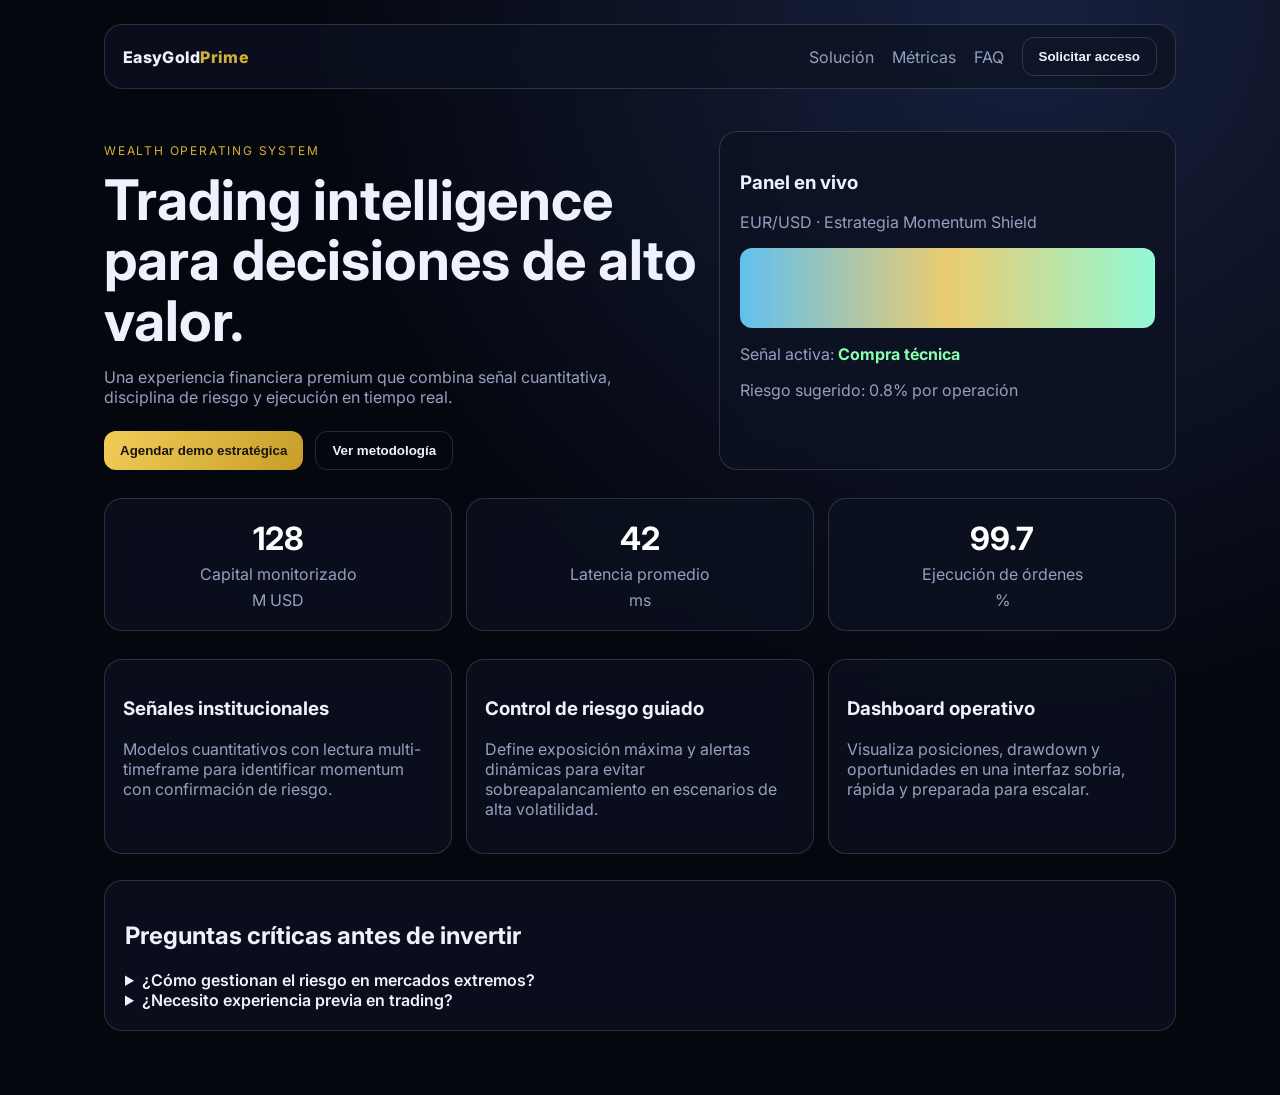
==== index.html @ 948e5f10 "Build interactive JS homepage with premium trading UI" ====
<!doctype html>
<html lang="es">
  <head>
    <meta charset="UTF-8" />
    <meta name="viewport" content="width=device-width, initial-scale=1.0" />
    <title>EasyGold — Wealth Intelligence</title>
    <link rel="preconnect" href="https://fonts.googleapis.com" />
    <link rel="preconnect" href="https://fonts.gstatic.com" crossorigin />
    <link href="https://fonts.googleapis.com/css2?family=Inter:wght@400;500;600;700;800&display=swap" rel="stylesheet" />
    <link rel="stylesheet" href="styles.css" />
  </head>
  <body>
    <div id="app"></div>
    <script type="module" src="main.js"></script>
  </body>
</html>
---- styles.css ----
:root {
  --bg: #05070f;
  --surface: rgba(13, 18, 34, 0.72);
  --stroke: rgba(255, 255, 255, 0.14);
  --text: #eef2ff;
  --muted: #95a0c0;
  --accent: #d4af37;
}

* { box-sizing: border-box; }
body {
  margin: 0;
  font-family: 'Inter', sans-serif;
  color: var(--text);
  background: radial-gradient(circle at 80% 0%, #17213f, var(--bg) 48%);
  min-height: 100vh;
}

#app { max-width: 1120px; margin: 0 auto; padding: 24px; }

.glass {
  background: var(--surface);
  border: 1px solid var(--stroke);
  backdrop-filter: blur(12px);
  border-radius: 18px;
}

.topbar {
  display: flex;
  justify-content: space-between;
  align-items: center;
  padding: 12px 18px;
  position: sticky;
  top: 8px;
}

.logo { font-weight: 800; letter-spacing: 0.3px; }
.logo span { color: var(--accent); }
nav { display: flex; gap: 18px; align-items: center; }
a { color: var(--muted); text-decoration: none; }

.hero {
  margin-top: 42px;
  display: grid;
  grid-template-columns: 1.3fr 1fr;
  gap: 22px;
}
.kicker { color: var(--accent); font-size: 12px; letter-spacing: 1.8px; }
h1 { font-size: clamp(2rem, 4.8vw, 3.5rem); margin: 8px 0 14px; line-height: 1.08; }
.subtitle { color: var(--muted); max-width: 52ch; }
.hero-cta { display: flex; gap: 12px; margin-top: 24px; }

button {
  border: 0;
  cursor: pointer;
  border-radius: 12px;
  padding: 11px 16px;
  font-weight: 600;
}
.primary { background: linear-gradient(120deg, #f2cc59, #c79d28); color: #1a1610; }
.ghost, .link { background: transparent; border: 1px solid var(--stroke); color: var(--text); }

.hero-panel { padding: 20px; transform-style: preserve-3d; transition: transform 220ms ease-out; }
.hero-panel p { color: var(--muted); }
.line {
  height: 80px;
  margin: 16px 0;
  border-radius: 12px;
  background: linear-gradient(90deg, #4ec4ff, #f2cc59, #7fffd4);
  filter: saturate(0.8);
}
.signal strong { color: #89ffad; }

.metrics {
  margin: 28px 0;
  display: grid;
  grid-template-columns: repeat(3, 1fr);
  gap: 14px;
}
.metric { padding: 20px; text-align: center; }
.metric-value { font-size: 2rem; margin: 0; font-weight: 700; color: #fff; }
.metric-label, .metric-suffix { margin: 6px 0 0; color: var(--muted); }

.features {
  display: grid;
  grid-template-columns: repeat(3, 1fr);
  gap: 14px;
}
.card { padding: 18px; transition: transform 200ms ease, border-color 200ms ease; }
.card:hover { transform: translateY(-4px); border-color: #f2cc59a0; }
.card p { color: var(--muted); }

.faq { margin: 26px 0 40px; padding: 20px; }
summary { cursor: pointer; font-weight: 600; }
details p { color: var(--muted); }

dialog {
  max-width: 420px;
  width: calc(100% - 24px);
  color: var(--text);
  padding: 20px;
}
dialog::backdrop { background: rgba(2, 4, 10, 0.72); }
input {
  width: 100%;
  margin: 10px 0 14px;
  background: #0f1427;
  border: 1px solid var(--stroke);
  border-radius: 10px;
  color: var(--text);
  padding: 10px;
}
menu { display: flex; justify-content: flex-end; gap: 10px; padding: 0; }

@media (max-width: 900px) {
  .hero, .features, .metrics { grid-template-columns: 1fr; }
}
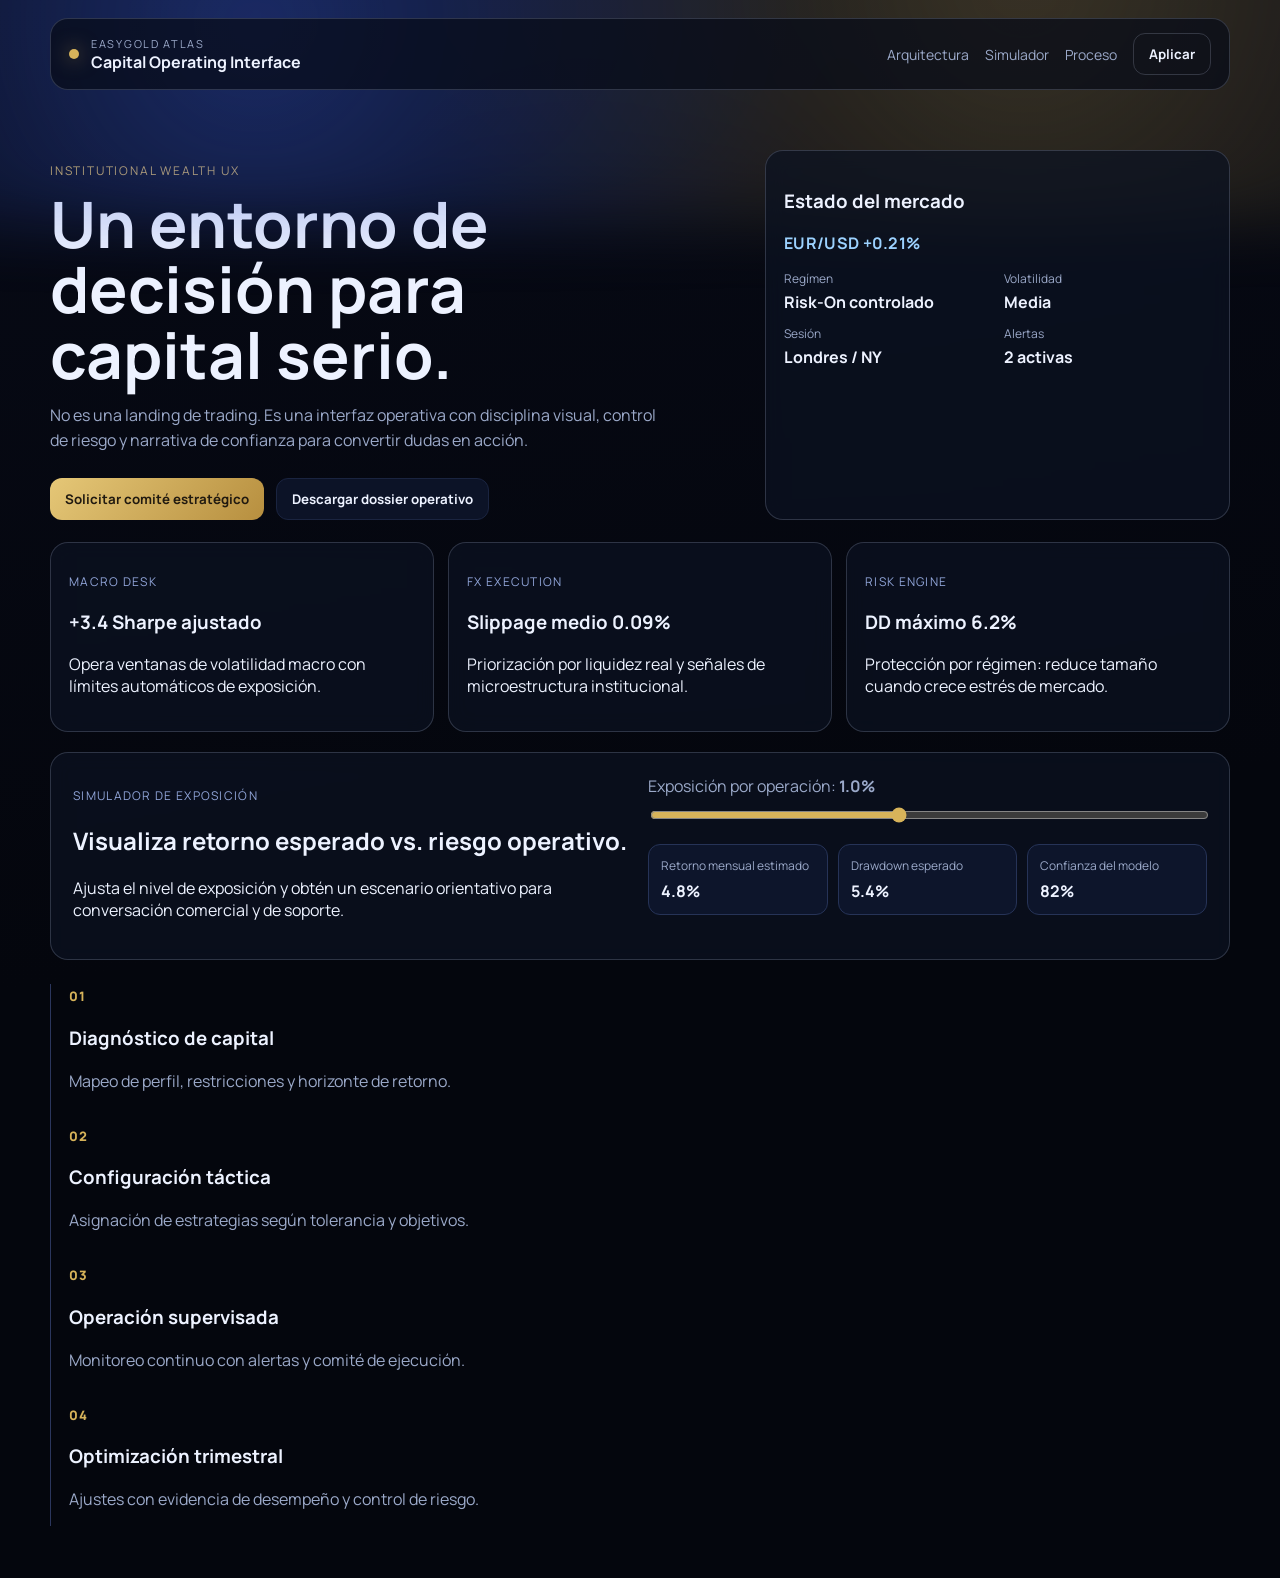
==== commit 9f37c6a4: "Redesign homepage into new interactive Atlas experience" ====
--- a/index.html
+++ b/index.html
@@ -3,13 +3,14 @@
   <head>
     <meta charset="UTF-8" />
     <meta name="viewport" content="width=device-width, initial-scale=1.0" />
-    <title>EasyGold — Wealth Intelligence</title>
+    <title>EasyGold Atlas — Capital Operating Interface</title>
     <link rel="preconnect" href="https://fonts.googleapis.com" />
     <link rel="preconnect" href="https://fonts.gstatic.com" crossorigin />
-    <link href="https://fonts.googleapis.com/css2?family=Inter:wght@400;500;600;700;800&display=swap" rel="stylesheet" />
+    <link href="https://fonts.googleapis.com/css2?family=Manrope:wght@400;500;600;700;800&display=swap" rel="stylesheet" />
     <link rel="stylesheet" href="styles.css" />
   </head>
   <body>
+    <div class="aurora" aria-hidden="true"></div>
     <div id="app"></div>
     <script type="module" src="main.js"></script>
   </body>
--- a/styles.css
+++ b/styles.css
@@ -1,117 +1,158 @@
 :root {
-  --bg: #05070f;
-  --surface: rgba(13, 18, 34, 0.72);
-  --stroke: rgba(255, 255, 255, 0.14);
-  --text: #eef2ff;
-  --muted: #95a0c0;
-  --accent: #d4af37;
+  --bg: #060810;
+  --bg-soft: #0f1426;
+  --panel: rgba(12, 18, 34, 0.72);
+  --stroke: rgba(210, 221, 255, 0.18);
+  --text: #edf2ff;
+  --muted: #9ba9c9;
+  --gold: #d7b35a;
 }
 
 * { box-sizing: border-box; }
+html, body { margin: 0; }
 body {
-  margin: 0;
-  font-family: 'Inter', sans-serif;
+  font-family: 'Manrope', sans-serif;
+  background: linear-gradient(170deg, #070a16, #04060d 55%);
   color: var(--text);
-  background: radial-gradient(circle at 80% 0%, #17213f, var(--bg) 48%);
   min-height: 100vh;
 }
 
-#app { max-width: 1120px; margin: 0 auto; padding: 24px; }
-
-.glass {
-  background: var(--surface);
-  border: 1px solid var(--stroke);
-  backdrop-filter: blur(12px);
-  border-radius: 18px;
+.aurora {
+  position: fixed;
+  inset: -20vh -10vw auto;
+  height: 45vh;
+  background: radial-gradient(circle at 25% 50%, #3557cf70, transparent 48%), radial-gradient(circle at 75% 40%, #d7b35a3f, transparent 52%);
+  filter: blur(32px);
+  pointer-events: none;
 }
 
-.topbar {
+.shell { width: min(1180px, calc(100% - 40px)); margin: 0 auto; }
+.header {
+  margin-top: 18px;
+  padding: 14px 18px;
+  border: 1px solid var(--stroke);
+  border-radius: 18px;
+  background: rgba(8, 12, 24, 0.72);
   display: flex;
   justify-content: space-between;
   align-items: center;
-  padding: 12px 18px;
   position: sticky;
-  top: 8px;
+  top: 12px;
+  z-index: 2;
 }
+.brand { display: flex; gap: 12px; align-items: center; }
+.brand-dot { width: 10px; height: 10px; background: var(--gold); border-radius: 50%; box-shadow: 0 0 20px #d7b35aa8; }
+.overline { margin: 0; color: var(--muted); font-size: 11px; letter-spacing: 1.7px; }
 
-.logo { font-weight: 800; letter-spacing: 0.3px; }
-.logo span { color: var(--accent); }
-nav { display: flex; gap: 18px; align-items: center; }
-a { color: var(--muted); text-decoration: none; }
+nav { display: flex; gap: 16px; align-items: center; }
+nav a { color: var(--muted); text-decoration: none; font-size: 14px; }
 
 .hero {
-  margin-top: 42px;
+  margin-top: 60px;
   display: grid;
-  grid-template-columns: 1.3fr 1fr;
-  gap: 22px;
+  grid-template-columns: 1.2fr 0.8fr;
+  gap: 18px;
 }
-.kicker { color: var(--accent); font-size: 12px; letter-spacing: 1.8px; }
-h1 { font-size: clamp(2rem, 4.8vw, 3.5rem); margin: 8px 0 14px; line-height: 1.08; }
-.subtitle { color: var(--muted); max-width: 52ch; }
-.hero-cta { display: flex; gap: 12px; margin-top: 24px; }
+.eyebrow { color: var(--gold); font-size: 12px; letter-spacing: 1.8px; }
+h1 { font-size: clamp(2.1rem, 5vw, 4rem); line-height: 1.02; margin: 6px 0 16px; max-width: 12ch; }
+.lead { color: var(--muted); max-width: 62ch; line-height: 1.6; }
+.hero-actions { margin-top: 24px; display: flex; gap: 12px; flex-wrap: wrap; }
 
-button {
-  border: 0;
+.panel {
+  background: var(--panel);
+  border: 1px solid var(--stroke);
+  border-radius: 18px;
+  backdrop-filter: blur(10px);
+}
+.terminal { padding: 18px; }
+.ticker {
+  margin: 10px 0 14px;
+  font-weight: 700;
+  letter-spacing: 0.3px;
+  color: #9cd2ff;
+  min-height: 24px;
+}
+.terminal-grid {
+  display: grid;
+  grid-template-columns: repeat(2, 1fr);
+  gap: 12px;
+}
+.terminal-grid span { color: var(--muted); font-size: 12px; display: block; margin-bottom: 4px; }
+
+.btn {
+  border-radius: 12px;
+  border: none;
+  padding: 11px 15px;
+  font-weight: 700;
+  font-family: inherit;
   cursor: pointer;
-  border-radius: 12px;
-  padding: 11px 16px;
-  font-weight: 600;
 }
-.primary { background: linear-gradient(120deg, #f2cc59, #c79d28); color: #1a1610; }
-.ghost, .link { background: transparent; border: 1px solid var(--stroke); color: var(--text); }
+.btn-gold { background: linear-gradient(130deg, #e5c777, #b78f3f); color: #211a10; }
+.btn-outline { background: transparent; border: 1px solid var(--stroke); color: var(--text); }
+.btn-ghost { background: #0c1327; color: var(--text); border: 1px solid #1a2440; }
 
-.hero-panel { padding: 20px; transform-style: preserve-3d; transition: transform 220ms ease-out; }
-.hero-panel p { color: var(--muted); }
-.line {
-  height: 80px;
-  margin: 16px 0;
-  border-radius: 12px;
-  background: linear-gradient(90deg, #4ec4ff, #f2cc59, #7fffd4);
-  filter: saturate(0.8);
-}
-.signal strong { color: #89ffad; }
-
-.metrics {
-  margin: 28px 0;
+.desks {
+  margin-top: 22px;
   display: grid;
   grid-template-columns: repeat(3, 1fr);
   gap: 14px;
 }
-.metric { padding: 20px; text-align: center; }
-.metric-value { font-size: 2rem; margin: 0; font-weight: 700; color: #fff; }
-.metric-label, .metric-suffix { margin: 6px 0 0; color: var(--muted); }
+.desk-card { padding: 18px; opacity: 0; transform: translateY(16px); transition: 400ms ease; }
+.desk-card.on { opacity: 1; transform: translateY(0); }
+.tag { color: #91a5d9; font-size: 12px; letter-spacing: 1.3px; text-transform: uppercase; }
 
-.features {
+.simulator {
+  margin-top: 20px;
+  padding: 22px;
+  display: grid;
+  grid-template-columns: 1fr 1fr;
+  gap: 16px;
+  opacity: 0;
+  transform: translateY(16px);
+  transition: 450ms ease;
+}
+.simulator.on { opacity: 1; transform: translateY(0); }
+.sim-inputs label { display: block; margin-bottom: 8px; color: var(--muted); }
+input[type='range'] { width: 100%; accent-color: var(--gold); }
+.result-grid {
+  margin-top: 16px;
   display: grid;
   grid-template-columns: repeat(3, 1fr);
-  gap: 14px;
+  gap: 10px;
 }
-.card { padding: 18px; transition: transform 200ms ease, border-color 200ms ease; }
-.card:hover { transform: translateY(-4px); border-color: #f2cc59a0; }
-.card p { color: var(--muted); }
+.result-grid div { background: #0d152b; border: 1px solid #263357; border-radius: 12px; padding: 12px; }
+.result-grid span { font-size: 12px; color: var(--muted); display: block; margin-bottom: 6px; }
 
-.faq { margin: 26px 0 40px; padding: 20px; }
-summary { cursor: pointer; font-weight: 600; }
-details p { color: var(--muted); }
+.process {
+  margin: 24px 0 52px;
+  border-left: 1px solid #2b365d;
+  padding-left: 18px;
+  display: grid;
+  gap: 16px;
+}
+.step { opacity: 0; transform: translateX(-14px); transition: 380ms ease; }
+.step.on { opacity: 1; transform: translateX(0); }
+.step span { color: var(--gold); font-weight: 800; font-size: 13px; letter-spacing: 1.2px; }
+.step p { color: var(--muted); }
 
 dialog {
-  max-width: 420px;
-  width: calc(100% - 24px);
+  width: min(460px, calc(100% - 24px));
+  padding: 20px;
   color: var(--text);
-  padding: 20px;
 }
-dialog::backdrop { background: rgba(2, 4, 10, 0.72); }
-input {
+dialog::backdrop { background: rgba(2, 5, 10, 0.76); }
+.dialog-form { display: grid; gap: 10px; }
+.dialog-form input {
   width: 100%;
-  margin: 10px 0 14px;
-  background: #0f1427;
-  border: 1px solid var(--stroke);
+  border: 1px solid #263357;
   border-radius: 10px;
+  background: #0a1022;
   color: var(--text);
-  padding: 10px;
+  padding: 11px;
 }
-menu { display: flex; justify-content: flex-end; gap: 10px; padding: 0; }
+menu { display: flex; justify-content: flex-end; gap: 10px; padding: 0; margin: 4px 0 0; }
 
-@media (max-width: 900px) {
-  .hero, .features, .metrics { grid-template-columns: 1fr; }
+@media (max-width: 960px) {
+  .hero, .simulator, .desks, .result-grid { grid-template-columns: 1fr; }
+  nav a { display: none; }
 }
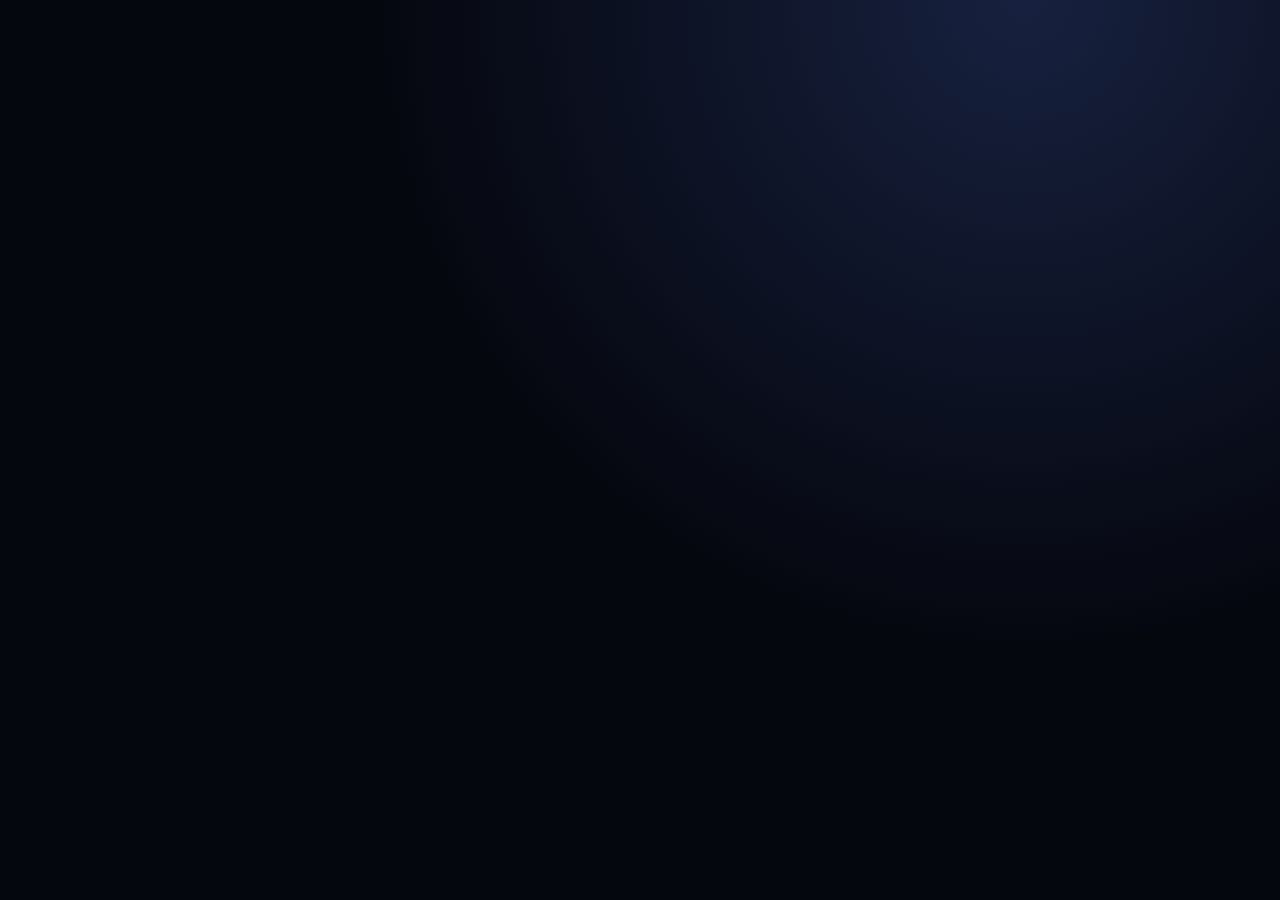
==== commit 2763869b: "Merge branch 'main' into codex/evaluate-and-enhance-web-project-concept-mbqfj5" ====
--- a/index.html
+++ b/index.html
@@ -3,14 +3,13 @@
   <head>
     <meta charset="UTF-8" />
     <meta name="viewport" content="width=device-width, initial-scale=1.0" />
-    <title>EasyGold Atlas — Capital Operating Interface</title>
+    <title>EasyGold — Wealth Intelligence</title>
     <link rel="preconnect" href="https://fonts.googleapis.com" />
     <link rel="preconnect" href="https://fonts.gstatic.com" crossorigin />
-    <link href="https://fonts.googleapis.com/css2?family=Manrope:wght@400;500;600;700;800&display=swap" rel="stylesheet" />
+    <link href="https://fonts.googleapis.com/css2?family=Inter:wght@400;500;600;700;800&display=swap" rel="stylesheet" />
     <link rel="stylesheet" href="styles.css" />
   </head>
   <body>
-    <div class="aurora" aria-hidden="true"></div>
     <div id="app"></div>
     <script type="module" src="main.js"></script>
   </body>
--- a/styles.css
+++ b/styles.css
@@ -1,158 +1,117 @@
 :root {
-  --bg: #060810;
-  --bg-soft: #0f1426;
-  --panel: rgba(12, 18, 34, 0.72);
-  --stroke: rgba(210, 221, 255, 0.18);
-  --text: #edf2ff;
-  --muted: #9ba9c9;
-  --gold: #d7b35a;
+  --bg: #05070f;
+  --surface: rgba(13, 18, 34, 0.72);
+  --stroke: rgba(255, 255, 255, 0.14);
+  --text: #eef2ff;
+  --muted: #95a0c0;
+  --accent: #d4af37;
 }
 
 * { box-sizing: border-box; }
-html, body { margin: 0; }
 body {
-  font-family: 'Manrope', sans-serif;
-  background: linear-gradient(170deg, #070a16, #04060d 55%);
+  margin: 0;
+  font-family: 'Inter', sans-serif;
   color: var(--text);
+  background: radial-gradient(circle at 80% 0%, #17213f, var(--bg) 48%);
   min-height: 100vh;
 }
 
-.aurora {
-  position: fixed;
-  inset: -20vh -10vw auto;
-  height: 45vh;
-  background: radial-gradient(circle at 25% 50%, #3557cf70, transparent 48%), radial-gradient(circle at 75% 40%, #d7b35a3f, transparent 52%);
-  filter: blur(32px);
-  pointer-events: none;
+#app { max-width: 1120px; margin: 0 auto; padding: 24px; }
+
+.glass {
+  background: var(--surface);
+  border: 1px solid var(--stroke);
+  backdrop-filter: blur(12px);
+  border-radius: 18px;
 }
 
-.shell { width: min(1180px, calc(100% - 40px)); margin: 0 auto; }
-.header {
-  margin-top: 18px;
-  padding: 14px 18px;
-  border: 1px solid var(--stroke);
-  border-radius: 18px;
-  background: rgba(8, 12, 24, 0.72);
+.topbar {
   display: flex;
   justify-content: space-between;
   align-items: center;
+  padding: 12px 18px;
   position: sticky;
-  top: 12px;
-  z-index: 2;
+  top: 8px;
 }
-.brand { display: flex; gap: 12px; align-items: center; }
-.brand-dot { width: 10px; height: 10px; background: var(--gold); border-radius: 50%; box-shadow: 0 0 20px #d7b35aa8; }
-.overline { margin: 0; color: var(--muted); font-size: 11px; letter-spacing: 1.7px; }
 
-nav { display: flex; gap: 16px; align-items: center; }
-nav a { color: var(--muted); text-decoration: none; font-size: 14px; }
+.logo { font-weight: 800; letter-spacing: 0.3px; }
+.logo span { color: var(--accent); }
+nav { display: flex; gap: 18px; align-items: center; }
+a { color: var(--muted); text-decoration: none; }
 
 .hero {
-  margin-top: 60px;
+  margin-top: 42px;
   display: grid;
-  grid-template-columns: 1.2fr 0.8fr;
-  gap: 18px;
+  grid-template-columns: 1.3fr 1fr;
+  gap: 22px;
 }
-.eyebrow { color: var(--gold); font-size: 12px; letter-spacing: 1.8px; }
-h1 { font-size: clamp(2.1rem, 5vw, 4rem); line-height: 1.02; margin: 6px 0 16px; max-width: 12ch; }
-.lead { color: var(--muted); max-width: 62ch; line-height: 1.6; }
-.hero-actions { margin-top: 24px; display: flex; gap: 12px; flex-wrap: wrap; }
+.kicker { color: var(--accent); font-size: 12px; letter-spacing: 1.8px; }
+h1 { font-size: clamp(2rem, 4.8vw, 3.5rem); margin: 8px 0 14px; line-height: 1.08; }
+.subtitle { color: var(--muted); max-width: 52ch; }
+.hero-cta { display: flex; gap: 12px; margin-top: 24px; }
 
-.panel {
-  background: var(--panel);
-  border: 1px solid var(--stroke);
-  border-radius: 18px;
-  backdrop-filter: blur(10px);
+button {
+  border: 0;
+  cursor: pointer;
+  border-radius: 12px;
+  padding: 11px 16px;
+  font-weight: 600;
 }
-.terminal { padding: 18px; }
-.ticker {
-  margin: 10px 0 14px;
-  font-weight: 700;
-  letter-spacing: 0.3px;
-  color: #9cd2ff;
-  min-height: 24px;
+.primary { background: linear-gradient(120deg, #f2cc59, #c79d28); color: #1a1610; }
+.ghost, .link { background: transparent; border: 1px solid var(--stroke); color: var(--text); }
+
+.hero-panel { padding: 20px; transform-style: preserve-3d; transition: transform 220ms ease-out; }
+.hero-panel p { color: var(--muted); }
+.line {
+  height: 80px;
+  margin: 16px 0;
+  border-radius: 12px;
+  background: linear-gradient(90deg, #4ec4ff, #f2cc59, #7fffd4);
+  filter: saturate(0.8);
 }
-.terminal-grid {
-  display: grid;
-  grid-template-columns: repeat(2, 1fr);
-  gap: 12px;
-}
-.terminal-grid span { color: var(--muted); font-size: 12px; display: block; margin-bottom: 4px; }
+.signal strong { color: #89ffad; }
 
-.btn {
-  border-radius: 12px;
-  border: none;
-  padding: 11px 15px;
-  font-weight: 700;
-  font-family: inherit;
-  cursor: pointer;
-}
-.btn-gold { background: linear-gradient(130deg, #e5c777, #b78f3f); color: #211a10; }
-.btn-outline { background: transparent; border: 1px solid var(--stroke); color: var(--text); }
-.btn-ghost { background: #0c1327; color: var(--text); border: 1px solid #1a2440; }
-
-.desks {
-  margin-top: 22px;
+.metrics {
+  margin: 28px 0;
   display: grid;
   grid-template-columns: repeat(3, 1fr);
   gap: 14px;
 }
-.desk-card { padding: 18px; opacity: 0; transform: translateY(16px); transition: 400ms ease; }
-.desk-card.on { opacity: 1; transform: translateY(0); }
-.tag { color: #91a5d9; font-size: 12px; letter-spacing: 1.3px; text-transform: uppercase; }
+.metric { padding: 20px; text-align: center; }
+.metric-value { font-size: 2rem; margin: 0; font-weight: 700; color: #fff; }
+.metric-label, .metric-suffix { margin: 6px 0 0; color: var(--muted); }
 
-.simulator {
-  margin-top: 20px;
-  padding: 22px;
-  display: grid;
-  grid-template-columns: 1fr 1fr;
-  gap: 16px;
-  opacity: 0;
-  transform: translateY(16px);
-  transition: 450ms ease;
-}
-.simulator.on { opacity: 1; transform: translateY(0); }
-.sim-inputs label { display: block; margin-bottom: 8px; color: var(--muted); }
-input[type='range'] { width: 100%; accent-color: var(--gold); }
-.result-grid {
-  margin-top: 16px;
+.features {
   display: grid;
   grid-template-columns: repeat(3, 1fr);
-  gap: 10px;
+  gap: 14px;
 }
-.result-grid div { background: #0d152b; border: 1px solid #263357; border-radius: 12px; padding: 12px; }
-.result-grid span { font-size: 12px; color: var(--muted); display: block; margin-bottom: 6px; }
+.card { padding: 18px; transition: transform 200ms ease, border-color 200ms ease; }
+.card:hover { transform: translateY(-4px); border-color: #f2cc59a0; }
+.card p { color: var(--muted); }
 
-.process {
-  margin: 24px 0 52px;
-  border-left: 1px solid #2b365d;
-  padding-left: 18px;
-  display: grid;
-  gap: 16px;
-}
-.step { opacity: 0; transform: translateX(-14px); transition: 380ms ease; }
-.step.on { opacity: 1; transform: translateX(0); }
-.step span { color: var(--gold); font-weight: 800; font-size: 13px; letter-spacing: 1.2px; }
-.step p { color: var(--muted); }
+.faq { margin: 26px 0 40px; padding: 20px; }
+summary { cursor: pointer; font-weight: 600; }
+details p { color: var(--muted); }
 
 dialog {
-  width: min(460px, calc(100% - 24px));
+  max-width: 420px;
+  width: calc(100% - 24px);
+  color: var(--text);
   padding: 20px;
+}
+dialog::backdrop { background: rgba(2, 4, 10, 0.72); }
+input {
+  width: 100%;
+  margin: 10px 0 14px;
+  background: #0f1427;
+  border: 1px solid var(--stroke);
+  border-radius: 10px;
   color: var(--text);
+  padding: 10px;
 }
-dialog::backdrop { background: rgba(2, 5, 10, 0.76); }
-.dialog-form { display: grid; gap: 10px; }
-.dialog-form input {
-  width: 100%;
-  border: 1px solid #263357;
-  border-radius: 10px;
-  background: #0a1022;
-  color: var(--text);
-  padding: 11px;
+menu { display: flex; justify-content: flex-end; gap: 10px; padding: 0; }
+
+@media (max-width: 900px) {
+  .hero, .features, .metrics { grid-template-columns: 1fr; }
 }
-menu { display: flex; justify-content: flex-end; gap: 10px; padding: 0; margin: 4px 0 0; }
-
-@media (max-width: 960px) {
-  .hero, .simulator, .desks, .result-grid { grid-template-columns: 1fr; }
-  nav a { display: none; }
-}
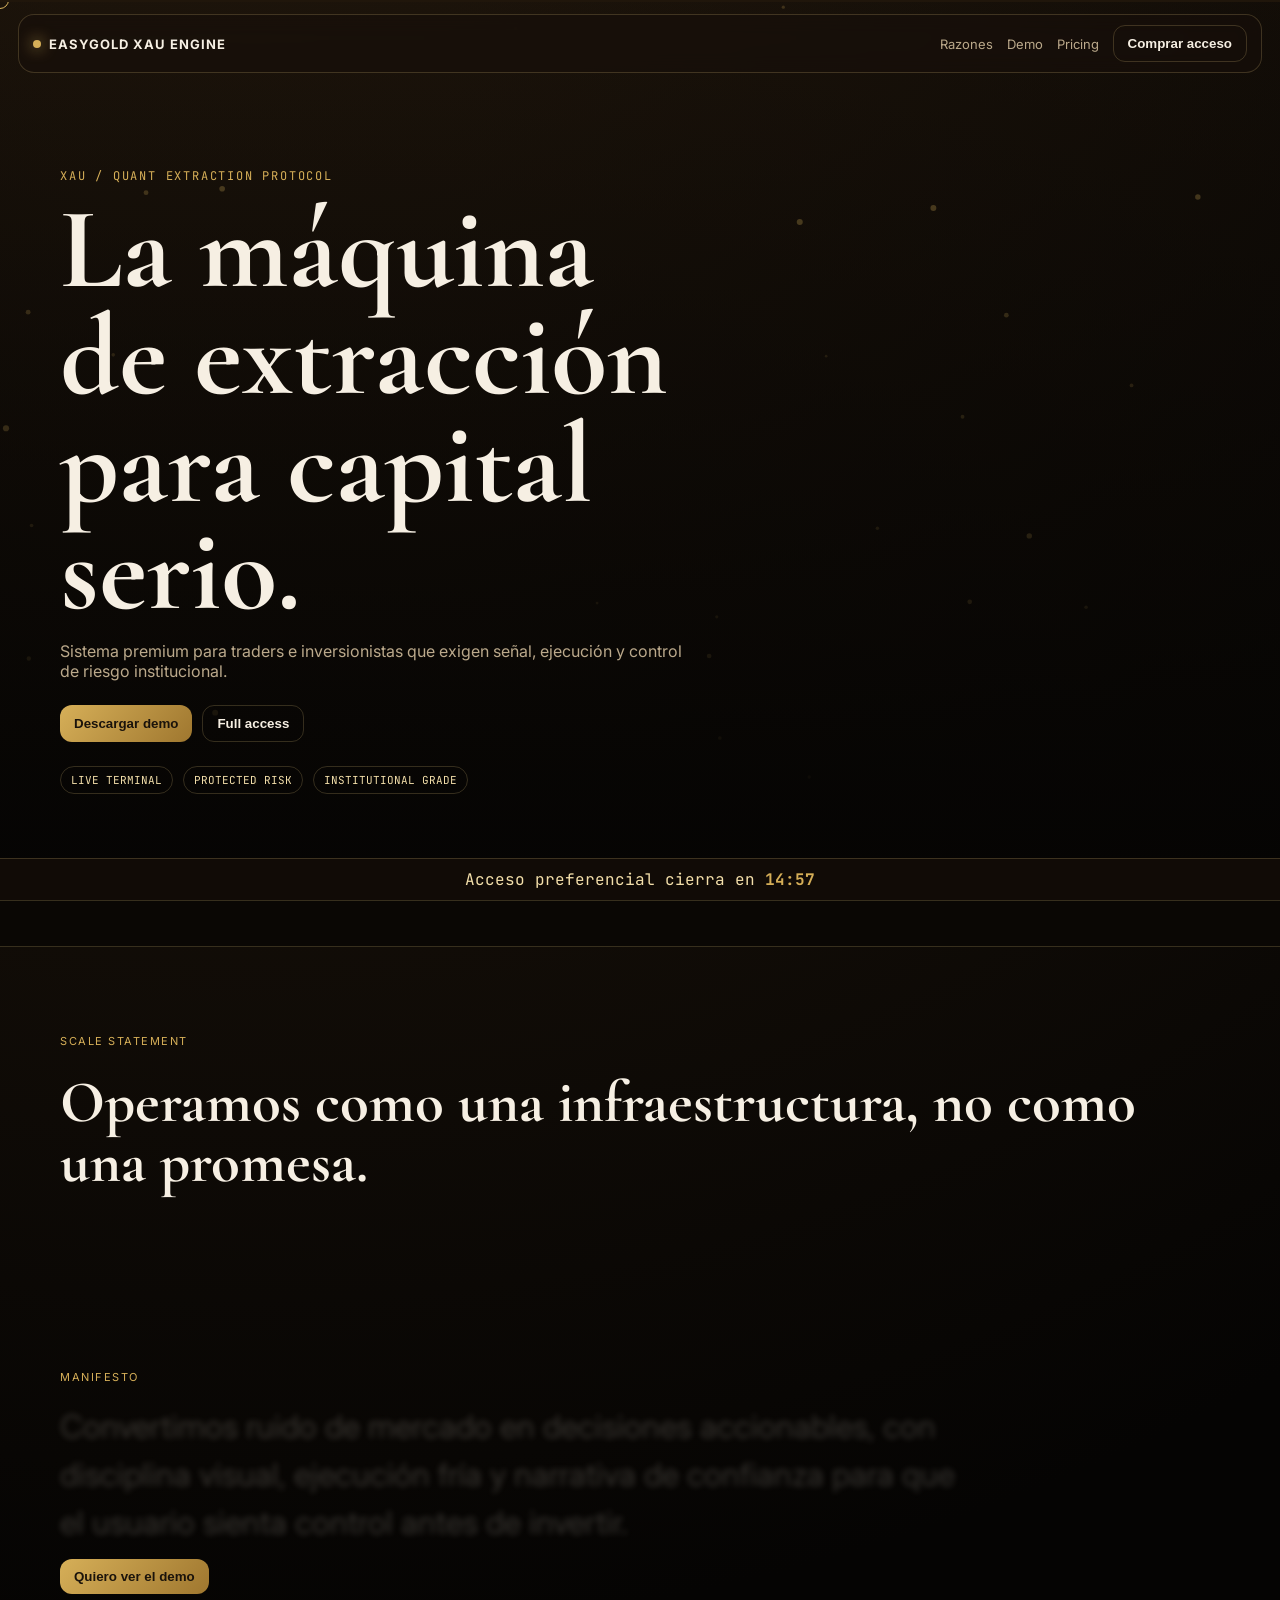
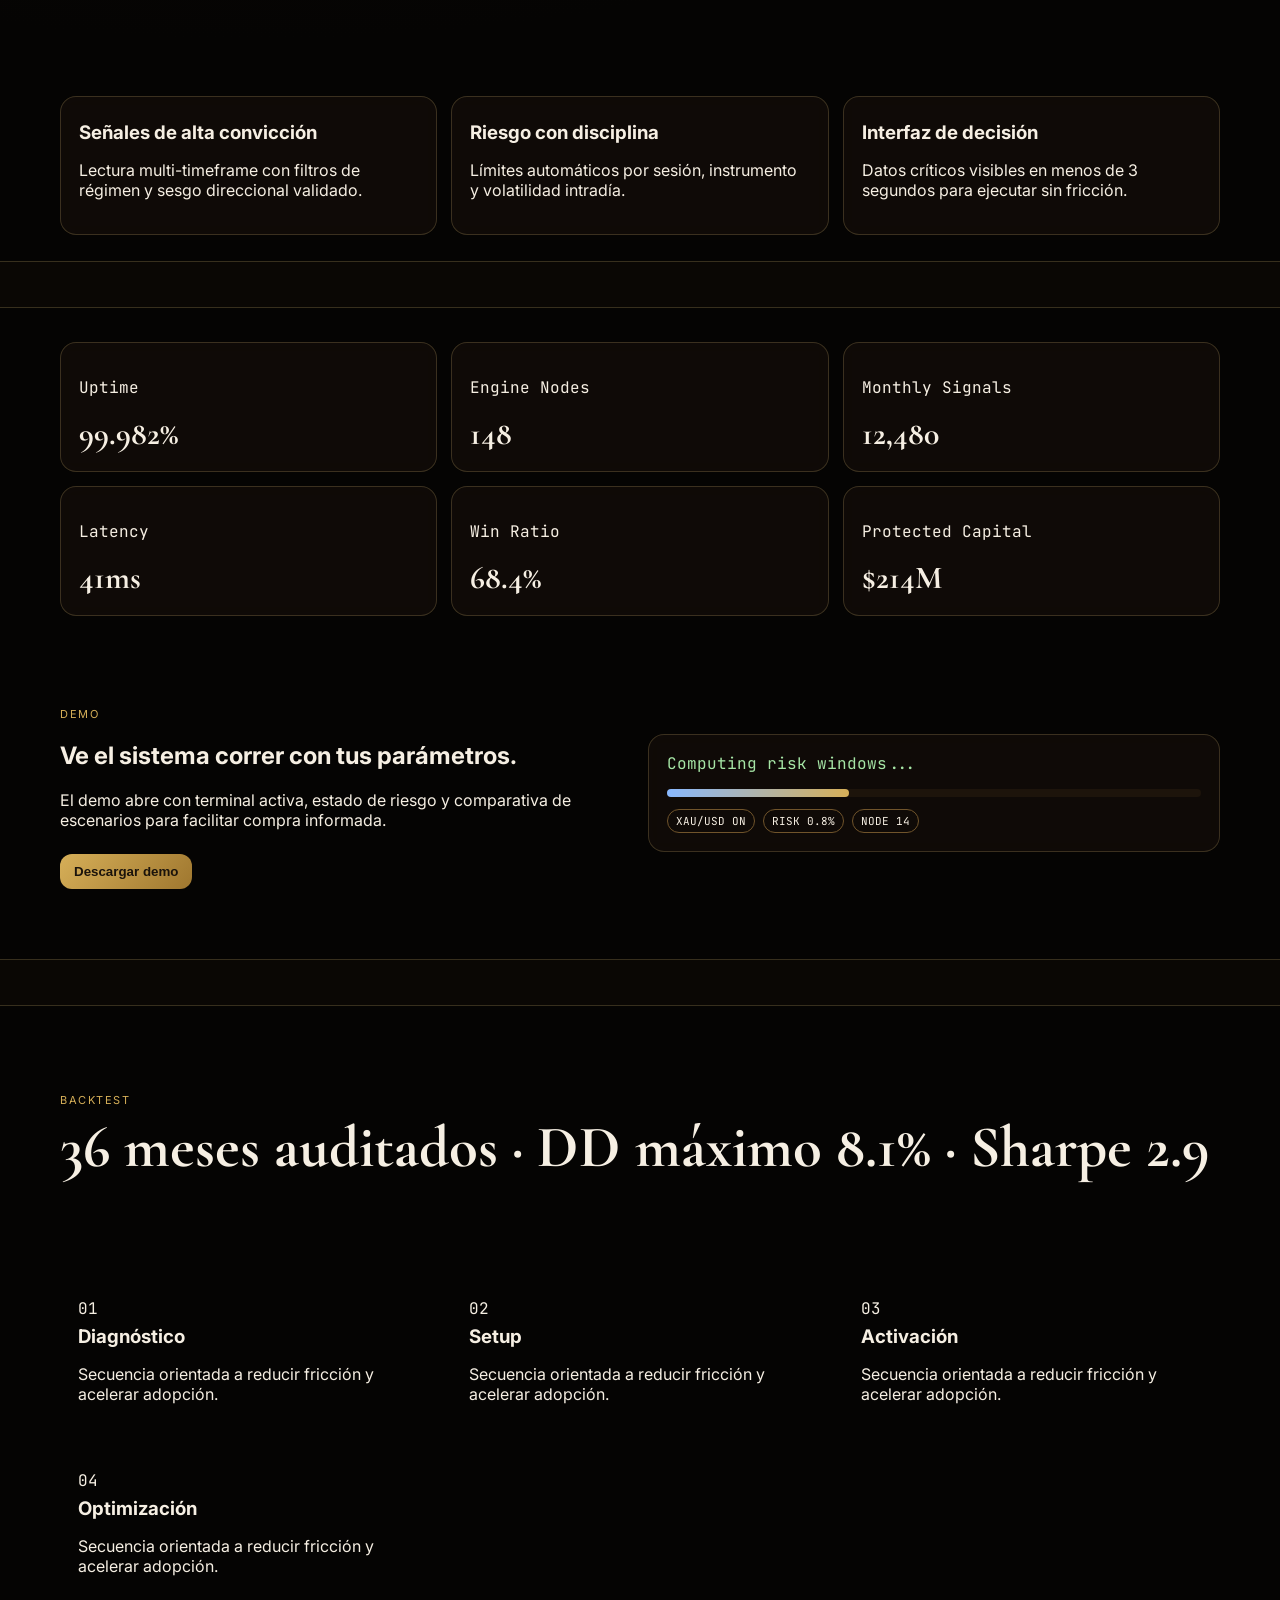
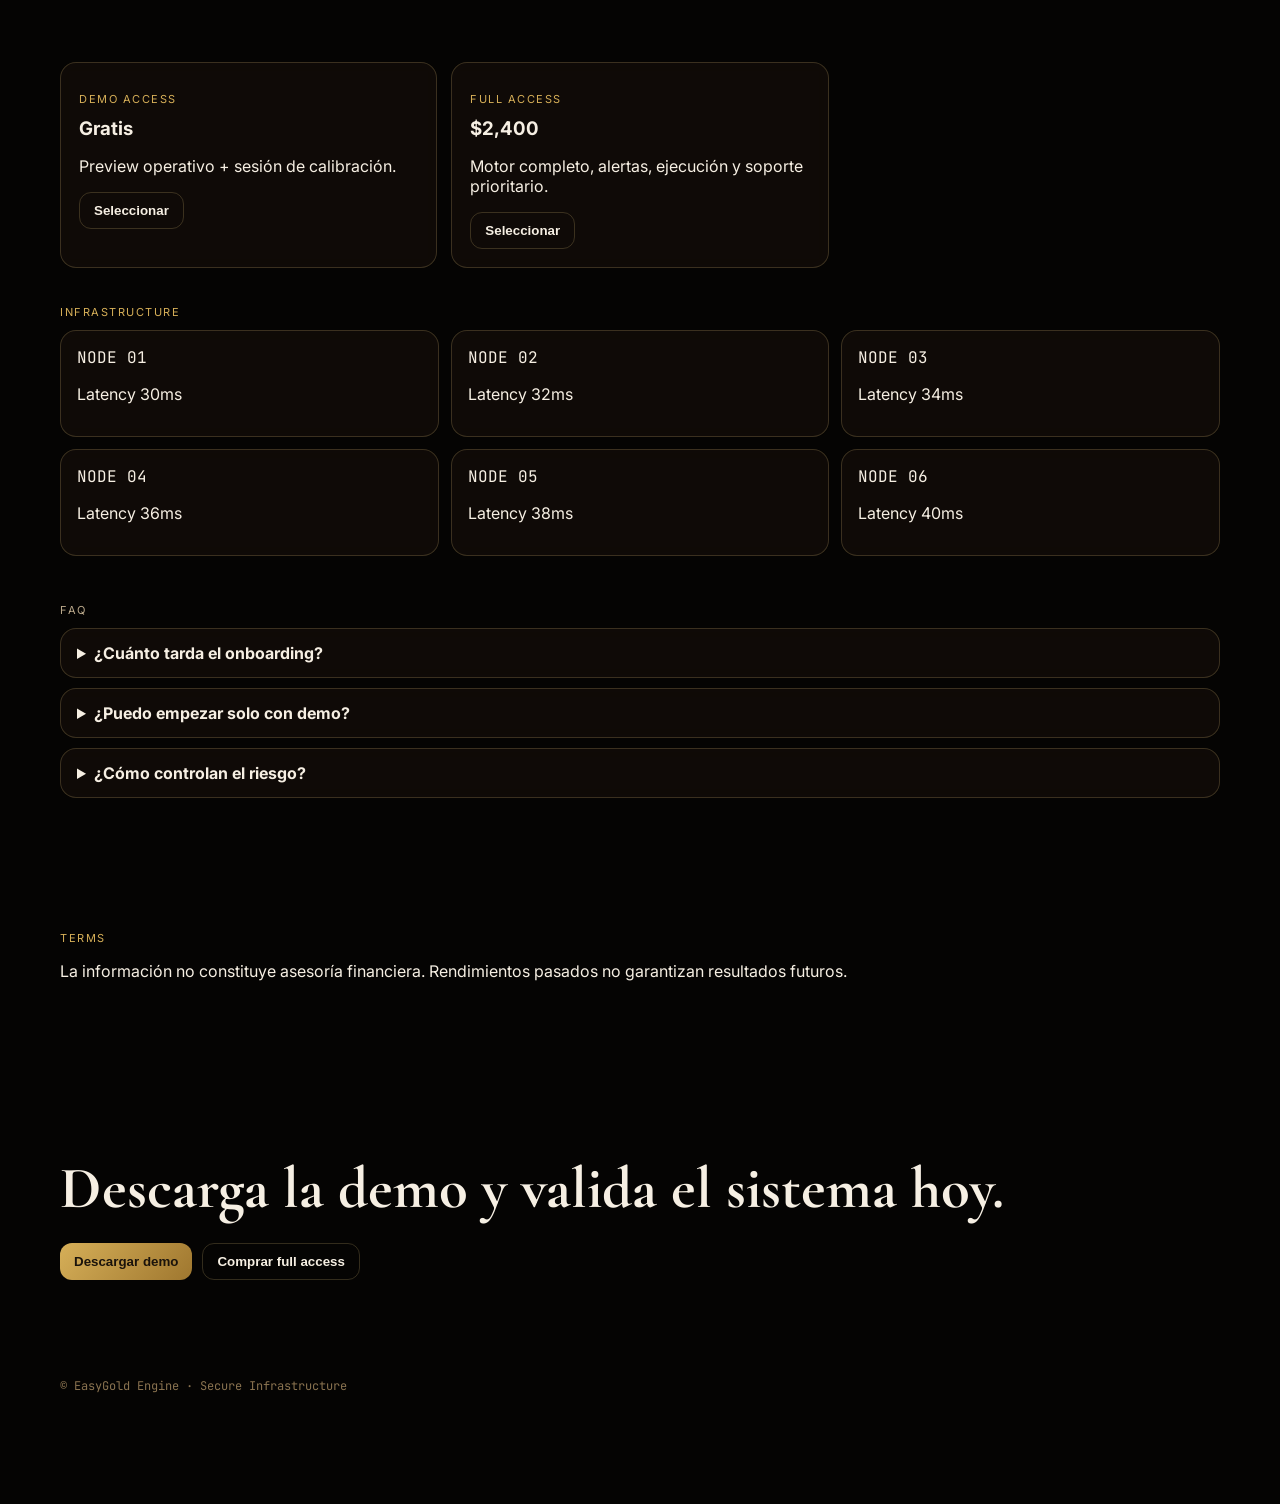
==== commit 8469c0da: "Rebuild landing with forensic gold-on-black scroll experience" ====
--- a/index.html
+++ b/index.html
@@ -3,13 +3,15 @@
   <head>
     <meta charset="UTF-8" />
     <meta name="viewport" content="width=device-width, initial-scale=1.0" />
-    <title>EasyGold — Wealth Intelligence</title>
+    <title>EasyGold XAU Engine</title>
     <link rel="preconnect" href="https://fonts.googleapis.com" />
     <link rel="preconnect" href="https://fonts.gstatic.com" crossorigin />
-    <link href="https://fonts.googleapis.com/css2?family=Inter:wght@400;500;600;700;800&display=swap" rel="stylesheet" />
+    <link href="https://fonts.googleapis.com/css2?family=Cormorant+Garamond:wght@500;600;700&family=Inter:wght@400;500;600;700;800&family=JetBrains+Mono:wght@400;600&display=swap" rel="stylesheet" />
     <link rel="stylesheet" href="styles.css" />
   </head>
   <body>
+    <div class="cursor" aria-hidden="true"></div>
+    <div class="progress-bar" aria-hidden="true"><span id="scrollProgress"></span></div>
     <div id="app"></div>
     <script type="module" src="main.js"></script>
   </body>
--- a/styles.css
+++ b/styles.css
@@ -1,117 +1,72 @@
 :root {
-  --bg: #05070f;
-  --surface: rgba(13, 18, 34, 0.72);
-  --stroke: rgba(255, 255, 255, 0.14);
-  --text: #eef2ff;
-  --muted: #95a0c0;
-  --accent: #d4af37;
+  --bg:#050403;
+  --bg2:#0f0b07;
+  --gold:#d6af58;
+  --champ:#f3dfaa;
+  --text:#f6efe3;
+  --muted:#bba98b;
+  --glass:rgba(23,16,10,.62);
+  --stroke:rgba(234,202,129,.2);
 }
+*{box-sizing:border-box}
+html,body{margin:0;background:radial-gradient(circle at 20% -10%, #2a1d0f, var(--bg) 40%);color:var(--text);font-family:Inter,sans-serif}
+body{cursor:none}
+.container{width:min(1160px,calc(100% - 36px));margin:0 auto}
+.mono{font-family:'JetBrains Mono',monospace}
+.cursor{position:fixed;width:18px;height:18px;border:1px solid var(--gold);border-radius:50%;pointer-events:none;z-index:40;mix-blend-mode:screen}
+.progress-bar{position:fixed;top:0;left:0;width:100%;height:2px;background:#20160b;z-index:60}.progress-bar span{display:block;height:100%;width:0;background:linear-gradient(90deg,var(--gold),var(--champ))}
+.glass{background:var(--glass);border:1px solid var(--stroke);backdrop-filter:blur(10px);border-radius:16px}
+.top-nav{position:fixed;inset:14px 18px auto;display:flex;justify-content:space-between;align-items:center;padding:10px 14px;z-index:50;transition:.3s}
+.top-nav.scrolled{background:rgba(8,6,4,.86);border-color:rgba(243,223,170,.34)}
+.brand{display:flex;align-items:center;gap:8px;font-size:13px;letter-spacing:1px}.dot{width:8px;height:8px;border-radius:50%;background:var(--gold);box-shadow:0 0 15px var(--gold)}
+nav{display:flex;gap:14px;align-items:center}nav a{font-size:13px;color:var(--muted);text-decoration:none}
+.btn{border:none;border-radius:12px;padding:10px 14px;font-weight:700;cursor:pointer}
+.btn-gold{background:linear-gradient(130deg,var(--gold),#9f772f);color:#1a130b}
+.btn-outline{background:transparent;color:var(--text);border:1px solid var(--stroke)}
 
-* { box-sizing: border-box; }
-body {
-  margin: 0;
-  font-family: 'Inter', sans-serif;
-  color: var(--text);
-  background: radial-gradient(circle at 80% 0%, #17213f, var(--bg) 48%);
-  min-height: 100vh;
+.hero{min-height:100vh;position:relative;display:grid;place-items:center;overflow:hidden}
+#heroCanvas,.hero-overlay{position:absolute;inset:0}.hero-overlay{background:linear-gradient(180deg,rgba(5,4,3,.2),rgba(5,4,3,.7) 70%,#050403)}
+.hero-content{position:relative;padding-top:120px;padding-bottom:70px}
+.eyebrow{font-size:12px;letter-spacing:1.8px;color:var(--gold)}
+h1{font-family:'Cormorant Garamond',serif;font-size:clamp(3rem,9vw,8rem);line-height:.93;max-width:12ch;margin:8px 0 14px}
+.lead{max-width:64ch;color:var(--muted)}
+.hero-actions{display:flex;gap:10px;flex-wrap:wrap;margin-top:24px}
+.pill-row{display:flex;gap:10px;flex-wrap:wrap;margin-top:24px}.pill-row span{border:1px solid var(--stroke);border-radius:999px;padding:6px 10px;color:var(--champ);font-size:11px}
+
+.ticker,.marquee{overflow:hidden;border-top:1px solid var(--stroke);border-bottom:1px solid var(--stroke);padding:12px 0;background:#0a0704;color:var(--gold)}
+#tickerTrack,.marquee div{display:inline-block;white-space:nowrap;padding-left:100%;animation:mar 20s linear infinite}@keyframes mar{to{transform:translateX(-100%)}}
+
+.mini-label{font-size:11px;letter-spacing:1.5px;text-transform:uppercase;color:var(--gold)}
+.scale-statement,.manifesto,.backtest,.terms,.final-cta{padding:76px 0}
+.scale-statement h2,.backtest h2,.final-cta h2{font-family:'Cormorant Garamond',serif;font-size:clamp(2rem,4.6vw,4.6rem);line-height:1.02;margin:10px 0 0}
+.manifesto-text{font-size:clamp(1.2rem,2.5vw,2rem);line-height:1.5;max-width:46ch;margin:10px 0 20px}
+.manifesto-text span{display:inline-block;opacity:.2;filter:blur(3px);transform:translateY(8px);transition:.6s}
+.manifesto.on .manifesto-text span{opacity:1;filter:blur(0);transform:none}
+.manifesto.on .manifesto-text span:nth-child(3n){transition-delay:.06s}
+
+.reasons,.steps,.pricing{display:grid;grid-template-columns:repeat(3,1fr);gap:14px;padding:26px 0}
+.reasons article,.step,.pricing article{padding:18px}
+.reasons h3,.step h3,.pricing h3{margin:6px 0 8px}
+.stats{display:grid;grid-template-columns:repeat(3,1fr);gap:14px;padding:34px 0}.stat{padding:18px}.stat h3{font-family:'Cormorant Garamond',serif;font-size:2rem;margin:8px 0 0}
+.demo{padding:46px 0;display:grid;grid-template-columns:1fr 1fr;gap:16px;align-items:center}.terminal{padding:18px}.line{min-height:24px;color:#a6e6a6}.progress{height:8px;background:#1d140b;border-radius:999px;margin:12px 0}.progress span{display:block;height:100%;width:0;background:linear-gradient(90deg,#89b9ff,var(--gold));border-radius:999px}.badges{display:flex;flex-wrap:wrap;gap:8px}.badges span{font-size:11px;padding:4px 8px;border:1px solid #70542b;border-radius:999px}
+.marquee.alt{margin-top:24px}
+.network-grid{display:grid;grid-template-columns:repeat(3,1fr);gap:12px}.node{padding:16px;position:relative;overflow:hidden}.node::after{content:'';position:absolute;inset:auto -40% -30% -40%;height:2px;background:linear-gradient(90deg,transparent,var(--gold),transparent);animation:pulse 2.8s linear infinite}@keyframes pulse{from{transform:translateX(-35%)}to{transform:translateX(35%)}}
+.faq{padding:36px 0}.faq details{padding:14px 16px;margin-bottom:10px}.faq summary{cursor:pointer;font-weight:700}.faq p{color:var(--muted)}
+.footer{padding:22px 0 110px;color:#8a7350;font-size:12px}
+.urgency{position:fixed;bottom:0;left:0;right:0;background:#110b06;border-top:1px solid var(--stroke);padding:10px 16px;text-align:center;color:var(--champ);z-index:45}
+.urgency strong{color:var(--gold)}
+
+dialog{width:min(440px,calc(100% - 24px));padding:18px;color:var(--text)}
+dialog::backdrop{background:rgba(0,0,0,.72)}.modal-form{display:grid;gap:10px}.modal-form input,.modal-form select{width:100%;padding:10px;border-radius:10px;border:1px solid var(--stroke);background:#120d08;color:var(--text)}menu{display:flex;justify-content:flex-end;gap:8px;padding:0;margin:0}
+
+.reveal{opacity:0;transform:translateY(22px) scale(.98);transition:transform .7s cubic-bezier(.22,.61,.36,1),opacity .7s}.reveal.on{opacity:1;transform:none}
+.sticky-block{position:relative}.sticky-block h2{position:sticky;top:88px;padding:14px 0}
+
+@media (max-width:980px){
+  body{cursor:auto}.cursor{display:none}
+  .top-nav{inset:10px 10px auto}.reasons,.steps,.pricing,.stats,.network-grid,.demo{grid-template-columns:1fr}
+  nav a{display:none}
 }
-
-#app { max-width: 1120px; margin: 0 auto; padding: 24px; }
-
-.glass {
-  background: var(--surface);
-  border: 1px solid var(--stroke);
-  backdrop-filter: blur(12px);
-  border-radius: 18px;
+@media (prefers-reduced-motion:reduce){
+  *,*::before,*::after{animation:none!important;transition:none!important;scroll-behavior:auto!important}
 }
-
-.topbar {
-  display: flex;
-  justify-content: space-between;
-  align-items: center;
-  padding: 12px 18px;
-  position: sticky;
-  top: 8px;
-}
-
-.logo { font-weight: 800; letter-spacing: 0.3px; }
-.logo span { color: var(--accent); }
-nav { display: flex; gap: 18px; align-items: center; }
-a { color: var(--muted); text-decoration: none; }
-
-.hero {
-  margin-top: 42px;
-  display: grid;
-  grid-template-columns: 1.3fr 1fr;
-  gap: 22px;
-}
-.kicker { color: var(--accent); font-size: 12px; letter-spacing: 1.8px; }
-h1 { font-size: clamp(2rem, 4.8vw, 3.5rem); margin: 8px 0 14px; line-height: 1.08; }
-.subtitle { color: var(--muted); max-width: 52ch; }
-.hero-cta { display: flex; gap: 12px; margin-top: 24px; }
-
-button {
-  border: 0;
-  cursor: pointer;
-  border-radius: 12px;
-  padding: 11px 16px;
-  font-weight: 600;
-}
-.primary { background: linear-gradient(120deg, #f2cc59, #c79d28); color: #1a1610; }
-.ghost, .link { background: transparent; border: 1px solid var(--stroke); color: var(--text); }
-
-.hero-panel { padding: 20px; transform-style: preserve-3d; transition: transform 220ms ease-out; }
-.hero-panel p { color: var(--muted); }
-.line {
-  height: 80px;
-  margin: 16px 0;
-  border-radius: 12px;
-  background: linear-gradient(90deg, #4ec4ff, #f2cc59, #7fffd4);
-  filter: saturate(0.8);
-}
-.signal strong { color: #89ffad; }
-
-.metrics {
-  margin: 28px 0;
-  display: grid;
-  grid-template-columns: repeat(3, 1fr);
-  gap: 14px;
-}
-.metric { padding: 20px; text-align: center; }
-.metric-value { font-size: 2rem; margin: 0; font-weight: 700; color: #fff; }
-.metric-label, .metric-suffix { margin: 6px 0 0; color: var(--muted); }
-
-.features {
-  display: grid;
-  grid-template-columns: repeat(3, 1fr);
-  gap: 14px;
-}
-.card { padding: 18px; transition: transform 200ms ease, border-color 200ms ease; }
-.card:hover { transform: translateY(-4px); border-color: #f2cc59a0; }
-.card p { color: var(--muted); }
-
-.faq { margin: 26px 0 40px; padding: 20px; }
-summary { cursor: pointer; font-weight: 600; }
-details p { color: var(--muted); }
-
-dialog {
-  max-width: 420px;
-  width: calc(100% - 24px);
-  color: var(--text);
-  padding: 20px;
-}
-dialog::backdrop { background: rgba(2, 4, 10, 0.72); }
-input {
-  width: 100%;
-  margin: 10px 0 14px;
-  background: #0f1427;
-  border: 1px solid var(--stroke);
-  border-radius: 10px;
-  color: var(--text);
-  padding: 10px;
-}
-menu { display: flex; justify-content: flex-end; gap: 10px; padding: 0; }
-
-@media (max-width: 900px) {
-  .hero, .features, .metrics { grid-template-columns: 1fr; }
-}
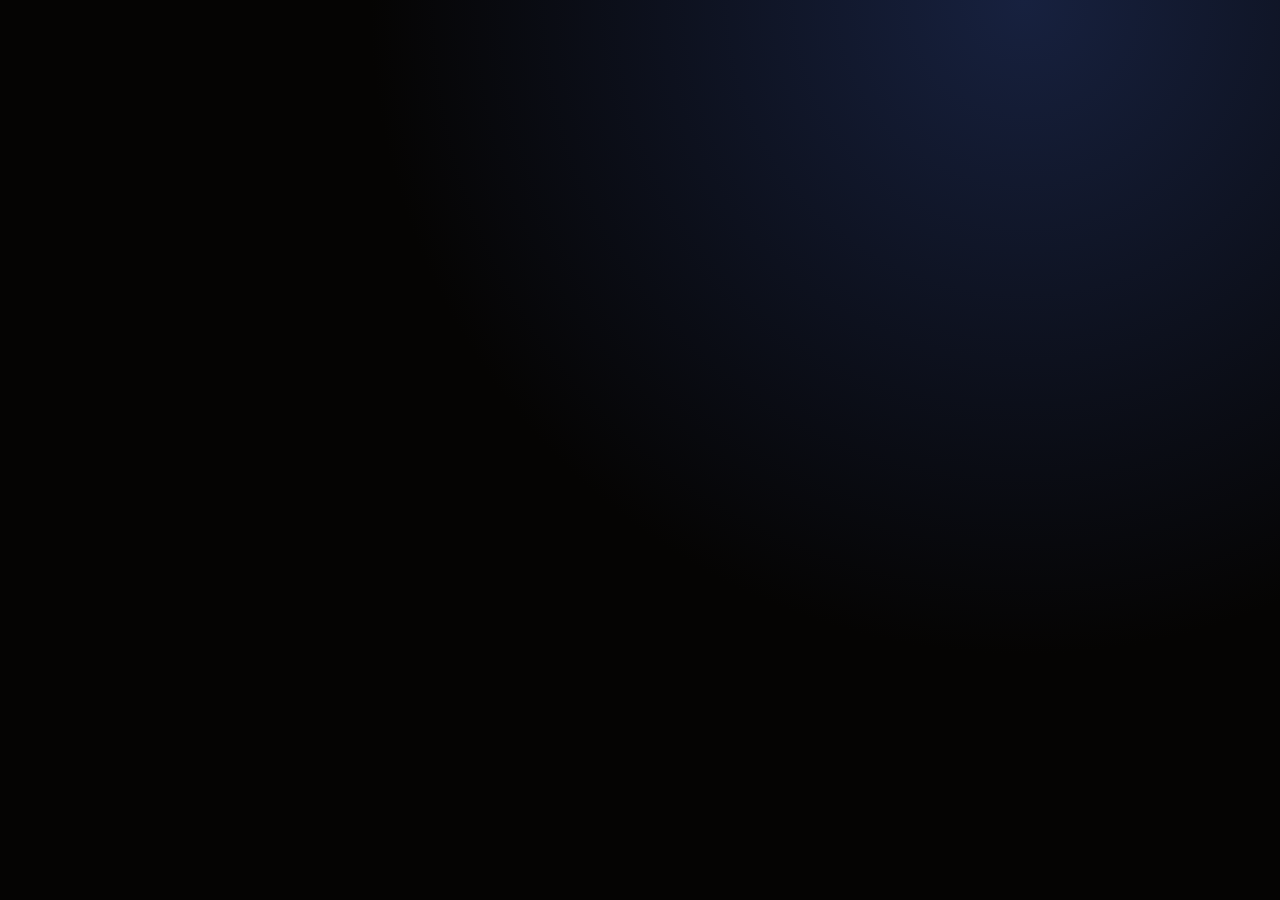
==== commit 3b981861: "Merge branch 'main' into codex/evaluate-and-enhance-web-project-concept-4p6hrq" ====
--- a/index.html
+++ b/index.html
@@ -3,15 +3,13 @@
   <head>
     <meta charset="UTF-8" />
     <meta name="viewport" content="width=device-width, initial-scale=1.0" />
-    <title>EasyGold XAU Engine</title>
+    <title>EasyGold — Wealth Intelligence</title>
     <link rel="preconnect" href="https://fonts.googleapis.com" />
     <link rel="preconnect" href="https://fonts.gstatic.com" crossorigin />
-    <link href="https://fonts.googleapis.com/css2?family=Cormorant+Garamond:wght@500;600;700&family=Inter:wght@400;500;600;700;800&family=JetBrains+Mono:wght@400;600&display=swap" rel="stylesheet" />
+    <link href="https://fonts.googleapis.com/css2?family=Inter:wght@400;500;600;700;800&display=swap" rel="stylesheet" />
     <link rel="stylesheet" href="styles.css" />
   </head>
   <body>
-    <div class="cursor" aria-hidden="true"></div>
-    <div class="progress-bar" aria-hidden="true"><span id="scrollProgress"></span></div>
     <div id="app"></div>
     <script type="module" src="main.js"></script>
   </body>
--- a/styles.css
+++ b/styles.css
@@ -69,4 +69,119 @@
 }
 @media (prefers-reduced-motion:reduce){
   *,*::before,*::after{animation:none!important;transition:none!important;scroll-behavior:auto!important}
+  --bg: #05070f;
+  --surface: rgba(13, 18, 34, 0.72);
+  --stroke: rgba(255, 255, 255, 0.14);
+  --text: #eef2ff;
+  --muted: #95a0c0;
+  --accent: #d4af37;
 }
+
+* { box-sizing: border-box; }
+body {
+  margin: 0;
+  font-family: 'Inter', sans-serif;
+  color: var(--text);
+  background: radial-gradient(circle at 80% 0%, #17213f, var(--bg) 48%);
+  min-height: 100vh;
+}
+
+#app { max-width: 1120px; margin: 0 auto; padding: 24px; }
+
+.glass {
+  background: var(--surface);
+  border: 1px solid var(--stroke);
+  backdrop-filter: blur(12px);
+  border-radius: 18px;
+}
+
+.topbar {
+  display: flex;
+  justify-content: space-between;
+  align-items: center;
+  padding: 12px 18px;
+  position: sticky;
+  top: 8px;
+}
+
+.logo { font-weight: 800; letter-spacing: 0.3px; }
+.logo span { color: var(--accent); }
+nav { display: flex; gap: 18px; align-items: center; }
+a { color: var(--muted); text-decoration: none; }
+
+.hero {
+  margin-top: 42px;
+  display: grid;
+  grid-template-columns: 1.3fr 1fr;
+  gap: 22px;
+}
+.kicker { color: var(--accent); font-size: 12px; letter-spacing: 1.8px; }
+h1 { font-size: clamp(2rem, 4.8vw, 3.5rem); margin: 8px 0 14px; line-height: 1.08; }
+.subtitle { color: var(--muted); max-width: 52ch; }
+.hero-cta { display: flex; gap: 12px; margin-top: 24px; }
+
+button {
+  border: 0;
+  cursor: pointer;
+  border-radius: 12px;
+  padding: 11px 16px;
+  font-weight: 600;
+}
+.primary { background: linear-gradient(120deg, #f2cc59, #c79d28); color: #1a1610; }
+.ghost, .link { background: transparent; border: 1px solid var(--stroke); color: var(--text); }
+
+.hero-panel { padding: 20px; transform-style: preserve-3d; transition: transform 220ms ease-out; }
+.hero-panel p { color: var(--muted); }
+.line {
+  height: 80px;
+  margin: 16px 0;
+  border-radius: 12px;
+  background: linear-gradient(90deg, #4ec4ff, #f2cc59, #7fffd4);
+  filter: saturate(0.8);
+}
+.signal strong { color: #89ffad; }
+
+.metrics {
+  margin: 28px 0;
+  display: grid;
+  grid-template-columns: repeat(3, 1fr);
+  gap: 14px;
+}
+.metric { padding: 20px; text-align: center; }
+.metric-value { font-size: 2rem; margin: 0; font-weight: 700; color: #fff; }
+.metric-label, .metric-suffix { margin: 6px 0 0; color: var(--muted); }
+
+.features {
+  display: grid;
+  grid-template-columns: repeat(3, 1fr);
+  gap: 14px;
+}
+.card { padding: 18px; transition: transform 200ms ease, border-color 200ms ease; }
+.card:hover { transform: translateY(-4px); border-color: #f2cc59a0; }
+.card p { color: var(--muted); }
+
+.faq { margin: 26px 0 40px; padding: 20px; }
+summary { cursor: pointer; font-weight: 600; }
+details p { color: var(--muted); }
+
+dialog {
+  max-width: 420px;
+  width: calc(100% - 24px);
+  color: var(--text);
+  padding: 20px;
+}
+dialog::backdrop { background: rgba(2, 4, 10, 0.72); }
+input {
+  width: 100%;
+  margin: 10px 0 14px;
+  background: #0f1427;
+  border: 1px solid var(--stroke);
+  border-radius: 10px;
+  color: var(--text);
+  padding: 10px;
+}
+menu { display: flex; justify-content: flex-end; gap: 10px; padding: 0; }
+
+@media (max-width: 900px) {
+  .hero, .features, .metrics { grid-template-columns: 1fr; }
+}
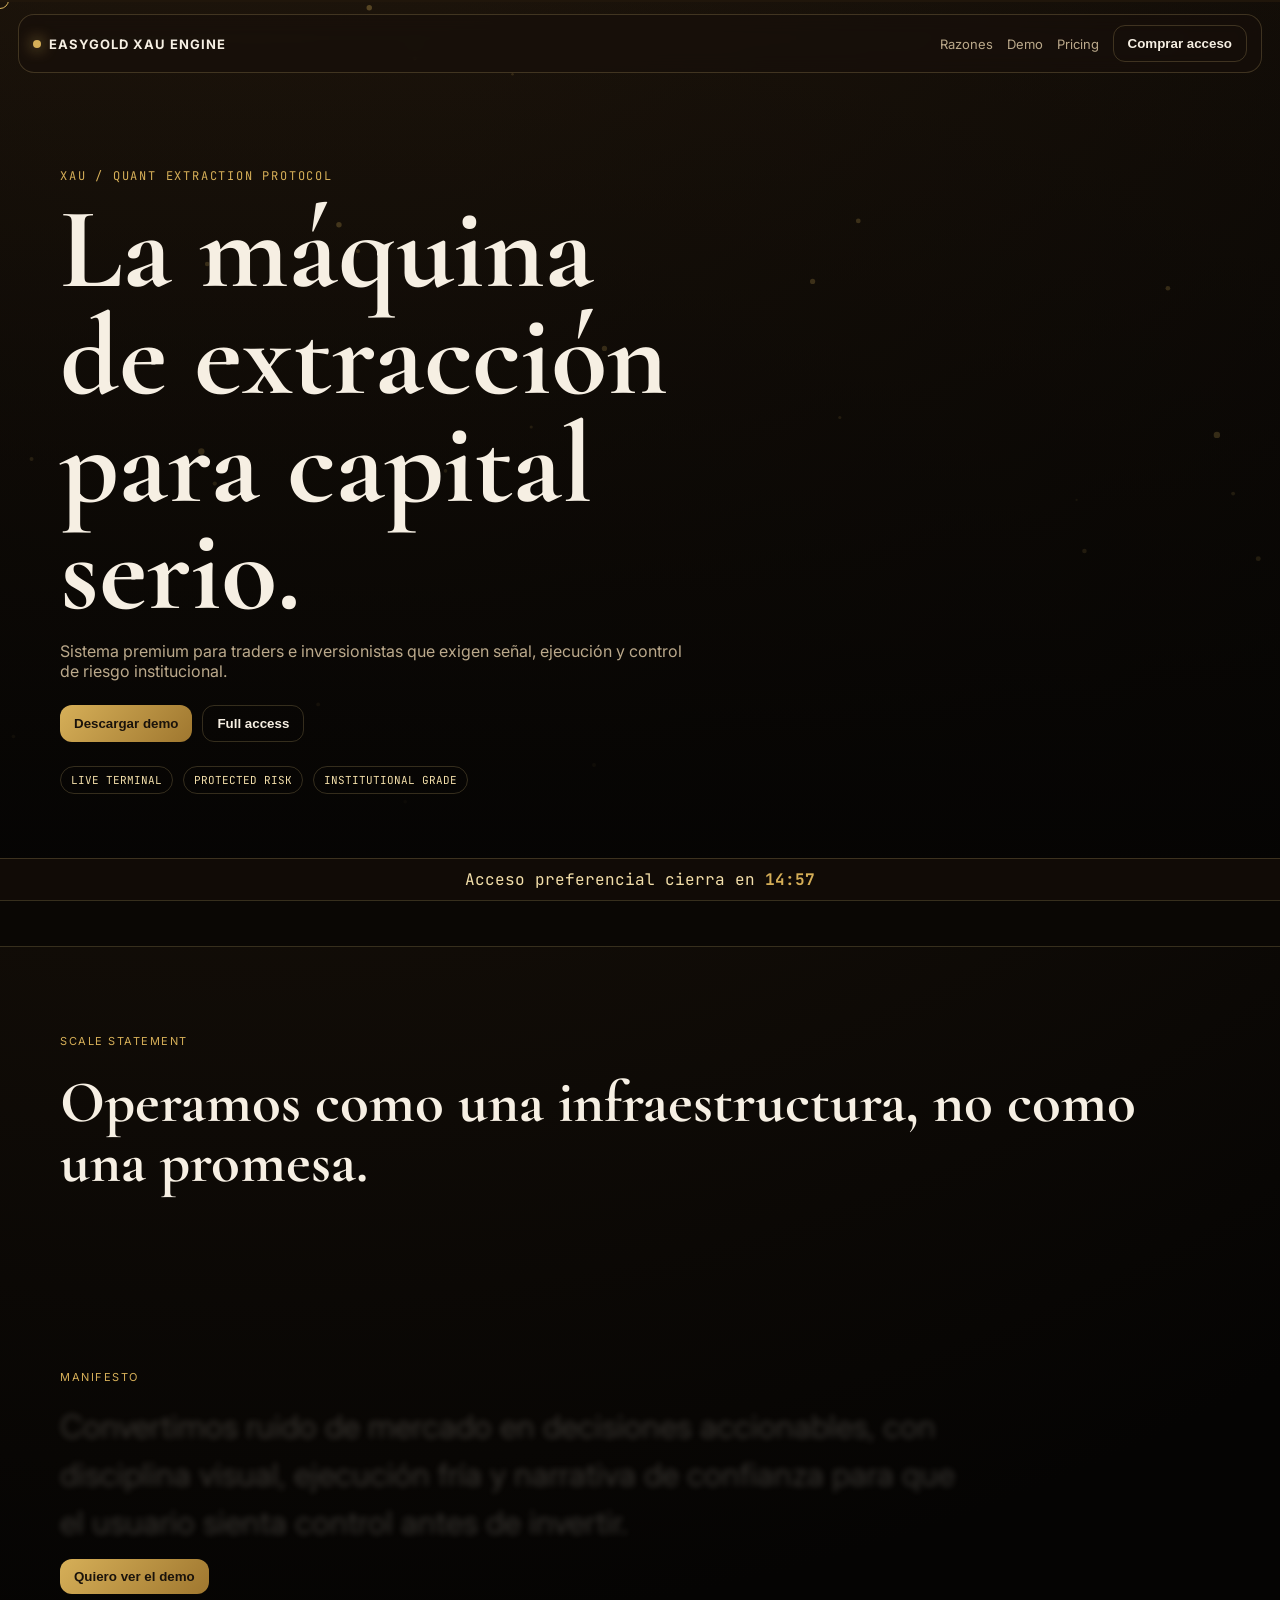
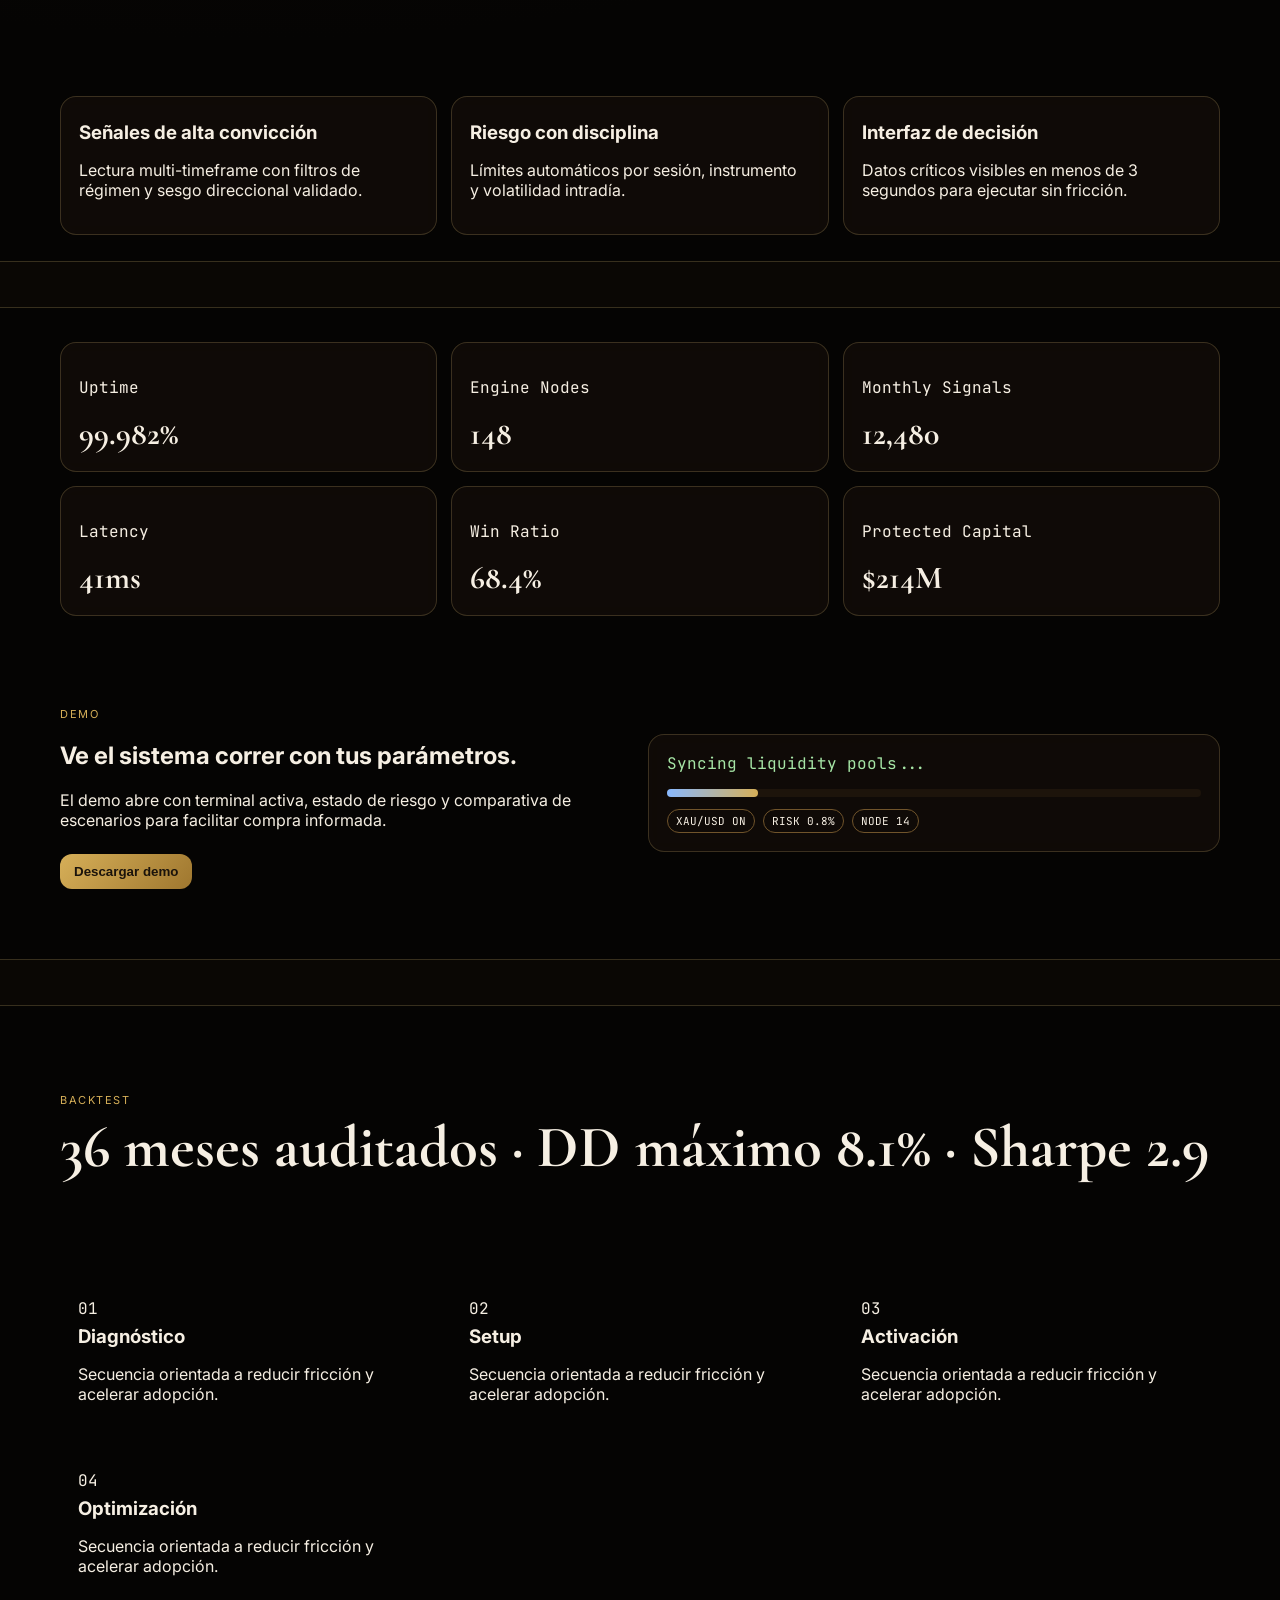
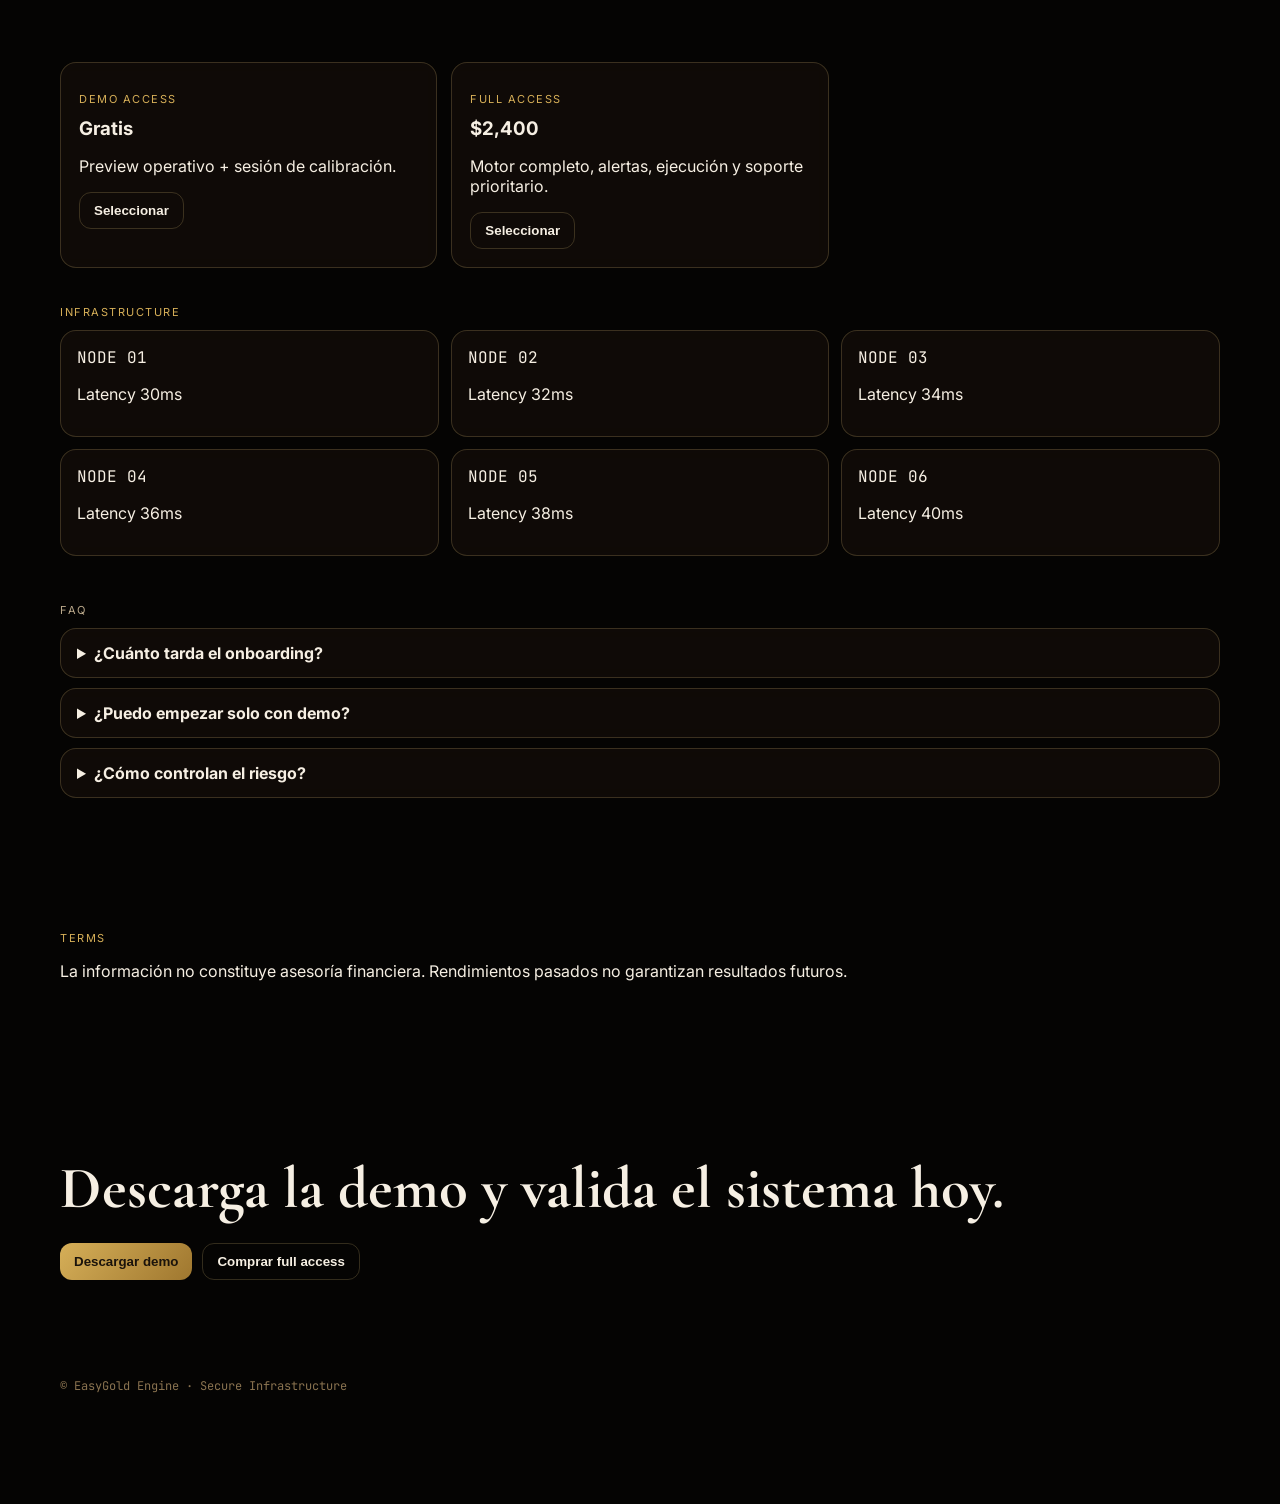
==== commit 9b66cdae: "Fix blank sections by making reveal animations fail-safe" ====
--- a/index.html
+++ b/index.html
@@ -3,13 +3,15 @@
   <head>
     <meta charset="UTF-8" />
     <meta name="viewport" content="width=device-width, initial-scale=1.0" />
-    <title>EasyGold — Wealth Intelligence</title>
+    <title>EasyGold XAU Engine</title>
     <link rel="preconnect" href="https://fonts.googleapis.com" />
     <link rel="preconnect" href="https://fonts.gstatic.com" crossorigin />
-    <link href="https://fonts.googleapis.com/css2?family=Inter:wght@400;500;600;700;800&display=swap" rel="stylesheet" />
+    <link href="https://fonts.googleapis.com/css2?family=Cormorant+Garamond:wght@500;600;700&family=Inter:wght@400;500;600;700;800&family=JetBrains+Mono:wght@400;600&display=swap" rel="stylesheet" />
     <link rel="stylesheet" href="styles.css" />
   </head>
   <body>
+    <div class="cursor" aria-hidden="true"></div>
+    <div class="progress-bar" aria-hidden="true"><span id="scrollProgress"></span></div>
     <div id="app"></div>
     <script type="module" src="main.js"></script>
   </body>
--- a/styles.css
+++ b/styles.css
@@ -59,7 +59,7 @@
 dialog{width:min(440px,calc(100% - 24px));padding:18px;color:var(--text)}
 dialog::backdrop{background:rgba(0,0,0,.72)}.modal-form{display:grid;gap:10px}.modal-form input,.modal-form select{width:100%;padding:10px;border-radius:10px;border:1px solid var(--stroke);background:#120d08;color:var(--text)}menu{display:flex;justify-content:flex-end;gap:8px;padding:0;margin:0}
 
-.reveal{opacity:0;transform:translateY(22px) scale(.98);transition:transform .7s cubic-bezier(.22,.61,.36,1),opacity .7s}.reveal.on{opacity:1;transform:none}
+.reveal{opacity:1;transform:none}.motion-ready .reveal{opacity:0;transform:translateY(22px) scale(.98);transition:transform .7s cubic-bezier(.22,.61,.36,1),opacity .7s}.motion-ready .reveal.on{opacity:1;transform:none}
 .sticky-block{position:relative}.sticky-block h2{position:sticky;top:88px;padding:14px 0}
 
 @media (max-width:980px){
@@ -69,119 +69,4 @@
 }
 @media (prefers-reduced-motion:reduce){
   *,*::before,*::after{animation:none!important;transition:none!important;scroll-behavior:auto!important}
-  --bg: #05070f;
-  --surface: rgba(13, 18, 34, 0.72);
-  --stroke: rgba(255, 255, 255, 0.14);
-  --text: #eef2ff;
-  --muted: #95a0c0;
-  --accent: #d4af37;
 }
-
-* { box-sizing: border-box; }
-body {
-  margin: 0;
-  font-family: 'Inter', sans-serif;
-  color: var(--text);
-  background: radial-gradient(circle at 80% 0%, #17213f, var(--bg) 48%);
-  min-height: 100vh;
-}
-
-#app { max-width: 1120px; margin: 0 auto; padding: 24px; }
-
-.glass {
-  background: var(--surface);
-  border: 1px solid var(--stroke);
-  backdrop-filter: blur(12px);
-  border-radius: 18px;
-}
-
-.topbar {
-  display: flex;
-  justify-content: space-between;
-  align-items: center;
-  padding: 12px 18px;
-  position: sticky;
-  top: 8px;
-}
-
-.logo { font-weight: 800; letter-spacing: 0.3px; }
-.logo span { color: var(--accent); }
-nav { display: flex; gap: 18px; align-items: center; }
-a { color: var(--muted); text-decoration: none; }
-
-.hero {
-  margin-top: 42px;
-  display: grid;
-  grid-template-columns: 1.3fr 1fr;
-  gap: 22px;
-}
-.kicker { color: var(--accent); font-size: 12px; letter-spacing: 1.8px; }
-h1 { font-size: clamp(2rem, 4.8vw, 3.5rem); margin: 8px 0 14px; line-height: 1.08; }
-.subtitle { color: var(--muted); max-width: 52ch; }
-.hero-cta { display: flex; gap: 12px; margin-top: 24px; }
-
-button {
-  border: 0;
-  cursor: pointer;
-  border-radius: 12px;
-  padding: 11px 16px;
-  font-weight: 600;
-}
-.primary { background: linear-gradient(120deg, #f2cc59, #c79d28); color: #1a1610; }
-.ghost, .link { background: transparent; border: 1px solid var(--stroke); color: var(--text); }
-
-.hero-panel { padding: 20px; transform-style: preserve-3d; transition: transform 220ms ease-out; }
-.hero-panel p { color: var(--muted); }
-.line {
-  height: 80px;
-  margin: 16px 0;
-  border-radius: 12px;
-  background: linear-gradient(90deg, #4ec4ff, #f2cc59, #7fffd4);
-  filter: saturate(0.8);
-}
-.signal strong { color: #89ffad; }
-
-.metrics {
-  margin: 28px 0;
-  display: grid;
-  grid-template-columns: repeat(3, 1fr);
-  gap: 14px;
-}
-.metric { padding: 20px; text-align: center; }
-.metric-value { font-size: 2rem; margin: 0; font-weight: 700; color: #fff; }
-.metric-label, .metric-suffix { margin: 6px 0 0; color: var(--muted); }
-
-.features {
-  display: grid;
-  grid-template-columns: repeat(3, 1fr);
-  gap: 14px;
-}
-.card { padding: 18px; transition: transform 200ms ease, border-color 200ms ease; }
-.card:hover { transform: translateY(-4px); border-color: #f2cc59a0; }
-.card p { color: var(--muted); }
-
-.faq { margin: 26px 0 40px; padding: 20px; }
-summary { cursor: pointer; font-weight: 600; }
-details p { color: var(--muted); }
-
-dialog {
-  max-width: 420px;
-  width: calc(100% - 24px);
-  color: var(--text);
-  padding: 20px;
-}
-dialog::backdrop { background: rgba(2, 4, 10, 0.72); }
-input {
-  width: 100%;
-  margin: 10px 0 14px;
-  background: #0f1427;
-  border: 1px solid var(--stroke);
-  border-radius: 10px;
-  color: var(--text);
-  padding: 10px;
-}
-menu { display: flex; justify-content: flex-end; gap: 10px; padding: 0; }
-
-@media (max-width: 900px) {
-  .hero, .features, .metrics { grid-template-columns: 1fr; }
-}
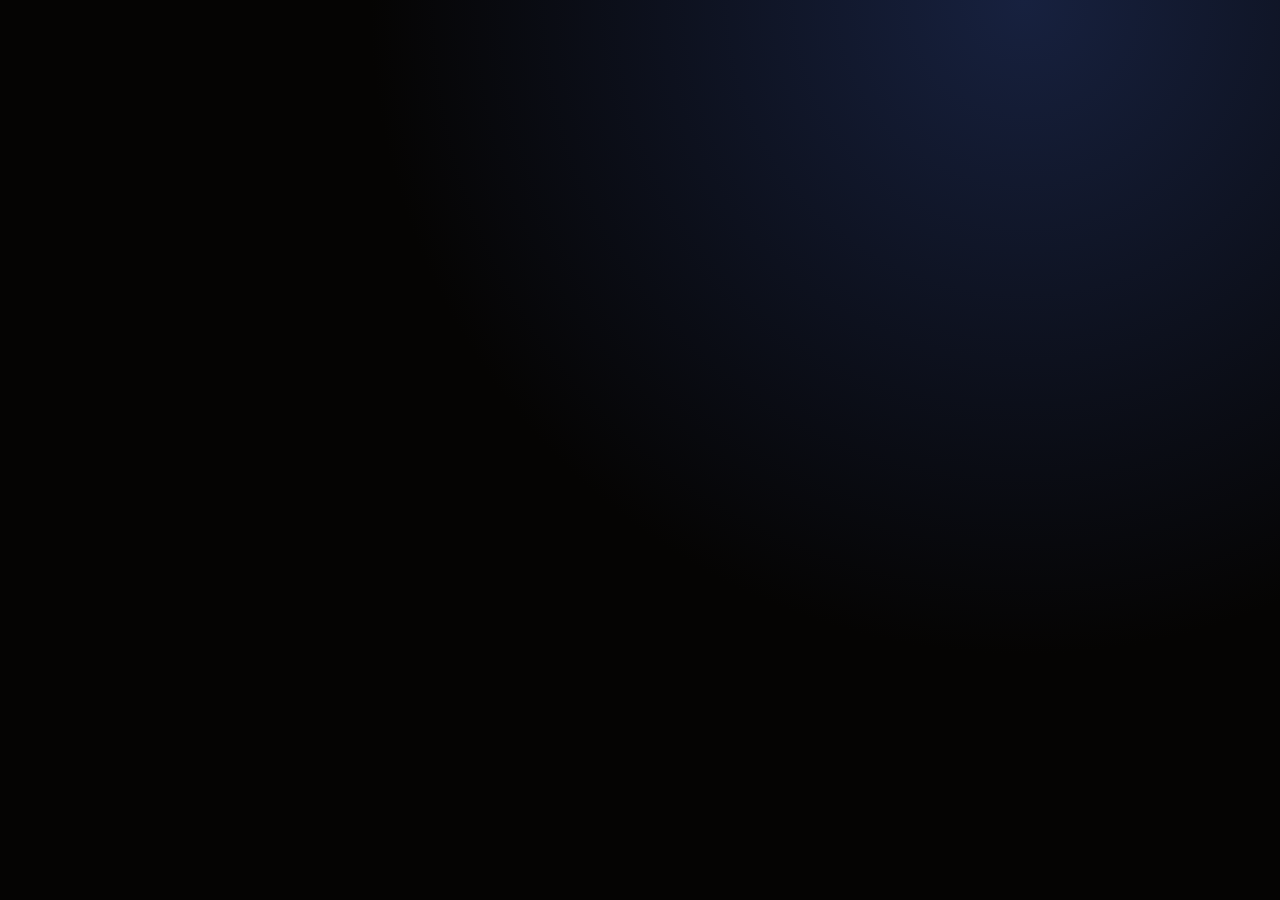
==== commit f7b877f9: "Merge branch 'main' into codex/evaluate-and-enhance-web-project-concept-bc55v3" ====
--- a/index.html
+++ b/index.html
@@ -3,15 +3,13 @@
   <head>
     <meta charset="UTF-8" />
     <meta name="viewport" content="width=device-width, initial-scale=1.0" />
-    <title>EasyGold XAU Engine</title>
+    <title>EasyGold — Wealth Intelligence</title>
     <link rel="preconnect" href="https://fonts.googleapis.com" />
     <link rel="preconnect" href="https://fonts.gstatic.com" crossorigin />
-    <link href="https://fonts.googleapis.com/css2?family=Cormorant+Garamond:wght@500;600;700&family=Inter:wght@400;500;600;700;800&family=JetBrains+Mono:wght@400;600&display=swap" rel="stylesheet" />
+    <link href="https://fonts.googleapis.com/css2?family=Inter:wght@400;500;600;700;800&display=swap" rel="stylesheet" />
     <link rel="stylesheet" href="styles.css" />
   </head>
   <body>
-    <div class="cursor" aria-hidden="true"></div>
-    <div class="progress-bar" aria-hidden="true"><span id="scrollProgress"></span></div>
     <div id="app"></div>
     <script type="module" src="main.js"></script>
   </body>
--- a/styles.css
+++ b/styles.css
@@ -60,6 +60,7 @@
 dialog::backdrop{background:rgba(0,0,0,.72)}.modal-form{display:grid;gap:10px}.modal-form input,.modal-form select{width:100%;padding:10px;border-radius:10px;border:1px solid var(--stroke);background:#120d08;color:var(--text)}menu{display:flex;justify-content:flex-end;gap:8px;padding:0;margin:0}
 
 .reveal{opacity:1;transform:none}.motion-ready .reveal{opacity:0;transform:translateY(22px) scale(.98);transition:transform .7s cubic-bezier(.22,.61,.36,1),opacity .7s}.motion-ready .reveal.on{opacity:1;transform:none}
+.reveal{opacity:0;transform:translateY(22px) scale(.98);transition:transform .7s cubic-bezier(.22,.61,.36,1),opacity .7s}.reveal.on{opacity:1;transform:none}
 .sticky-block{position:relative}.sticky-block h2{position:sticky;top:88px;padding:14px 0}
 
 @media (max-width:980px){
@@ -69,4 +70,119 @@
 }
 @media (prefers-reduced-motion:reduce){
   *,*::before,*::after{animation:none!important;transition:none!important;scroll-behavior:auto!important}
+  --bg: #05070f;
+  --surface: rgba(13, 18, 34, 0.72);
+  --stroke: rgba(255, 255, 255, 0.14);
+  --text: #eef2ff;
+  --muted: #95a0c0;
+  --accent: #d4af37;
 }
+
+* { box-sizing: border-box; }
+body {
+  margin: 0;
+  font-family: 'Inter', sans-serif;
+  color: var(--text);
+  background: radial-gradient(circle at 80% 0%, #17213f, var(--bg) 48%);
+  min-height: 100vh;
+}
+
+#app { max-width: 1120px; margin: 0 auto; padding: 24px; }
+
+.glass {
+  background: var(--surface);
+  border: 1px solid var(--stroke);
+  backdrop-filter: blur(12px);
+  border-radius: 18px;
+}
+
+.topbar {
+  display: flex;
+  justify-content: space-between;
+  align-items: center;
+  padding: 12px 18px;
+  position: sticky;
+  top: 8px;
+}
+
+.logo { font-weight: 800; letter-spacing: 0.3px; }
+.logo span { color: var(--accent); }
+nav { display: flex; gap: 18px; align-items: center; }
+a { color: var(--muted); text-decoration: none; }
+
+.hero {
+  margin-top: 42px;
+  display: grid;
+  grid-template-columns: 1.3fr 1fr;
+  gap: 22px;
+}
+.kicker { color: var(--accent); font-size: 12px; letter-spacing: 1.8px; }
+h1 { font-size: clamp(2rem, 4.8vw, 3.5rem); margin: 8px 0 14px; line-height: 1.08; }
+.subtitle { color: var(--muted); max-width: 52ch; }
+.hero-cta { display: flex; gap: 12px; margin-top: 24px; }
+
+button {
+  border: 0;
+  cursor: pointer;
+  border-radius: 12px;
+  padding: 11px 16px;
+  font-weight: 600;
+}
+.primary { background: linear-gradient(120deg, #f2cc59, #c79d28); color: #1a1610; }
+.ghost, .link { background: transparent; border: 1px solid var(--stroke); color: var(--text); }
+
+.hero-panel { padding: 20px; transform-style: preserve-3d; transition: transform 220ms ease-out; }
+.hero-panel p { color: var(--muted); }
+.line {
+  height: 80px;
+  margin: 16px 0;
+  border-radius: 12px;
+  background: linear-gradient(90deg, #4ec4ff, #f2cc59, #7fffd4);
+  filter: saturate(0.8);
+}
+.signal strong { color: #89ffad; }
+
+.metrics {
+  margin: 28px 0;
+  display: grid;
+  grid-template-columns: repeat(3, 1fr);
+  gap: 14px;
+}
+.metric { padding: 20px; text-align: center; }
+.metric-value { font-size: 2rem; margin: 0; font-weight: 700; color: #fff; }
+.metric-label, .metric-suffix { margin: 6px 0 0; color: var(--muted); }
+
+.features {
+  display: grid;
+  grid-template-columns: repeat(3, 1fr);
+  gap: 14px;
+}
+.card { padding: 18px; transition: transform 200ms ease, border-color 200ms ease; }
+.card:hover { transform: translateY(-4px); border-color: #f2cc59a0; }
+.card p { color: var(--muted); }
+
+.faq { margin: 26px 0 40px; padding: 20px; }
+summary { cursor: pointer; font-weight: 600; }
+details p { color: var(--muted); }
+
+dialog {
+  max-width: 420px;
+  width: calc(100% - 24px);
+  color: var(--text);
+  padding: 20px;
+}
+dialog::backdrop { background: rgba(2, 4, 10, 0.72); }
+input {
+  width: 100%;
+  margin: 10px 0 14px;
+  background: #0f1427;
+  border: 1px solid var(--stroke);
+  border-radius: 10px;
+  color: var(--text);
+  padding: 10px;
+}
+menu { display: flex; justify-content: flex-end; gap: 10px; padding: 0; }
+
+@media (max-width: 900px) {
+  .hero, .features, .metrics { grid-template-columns: 1fr; }
+}
